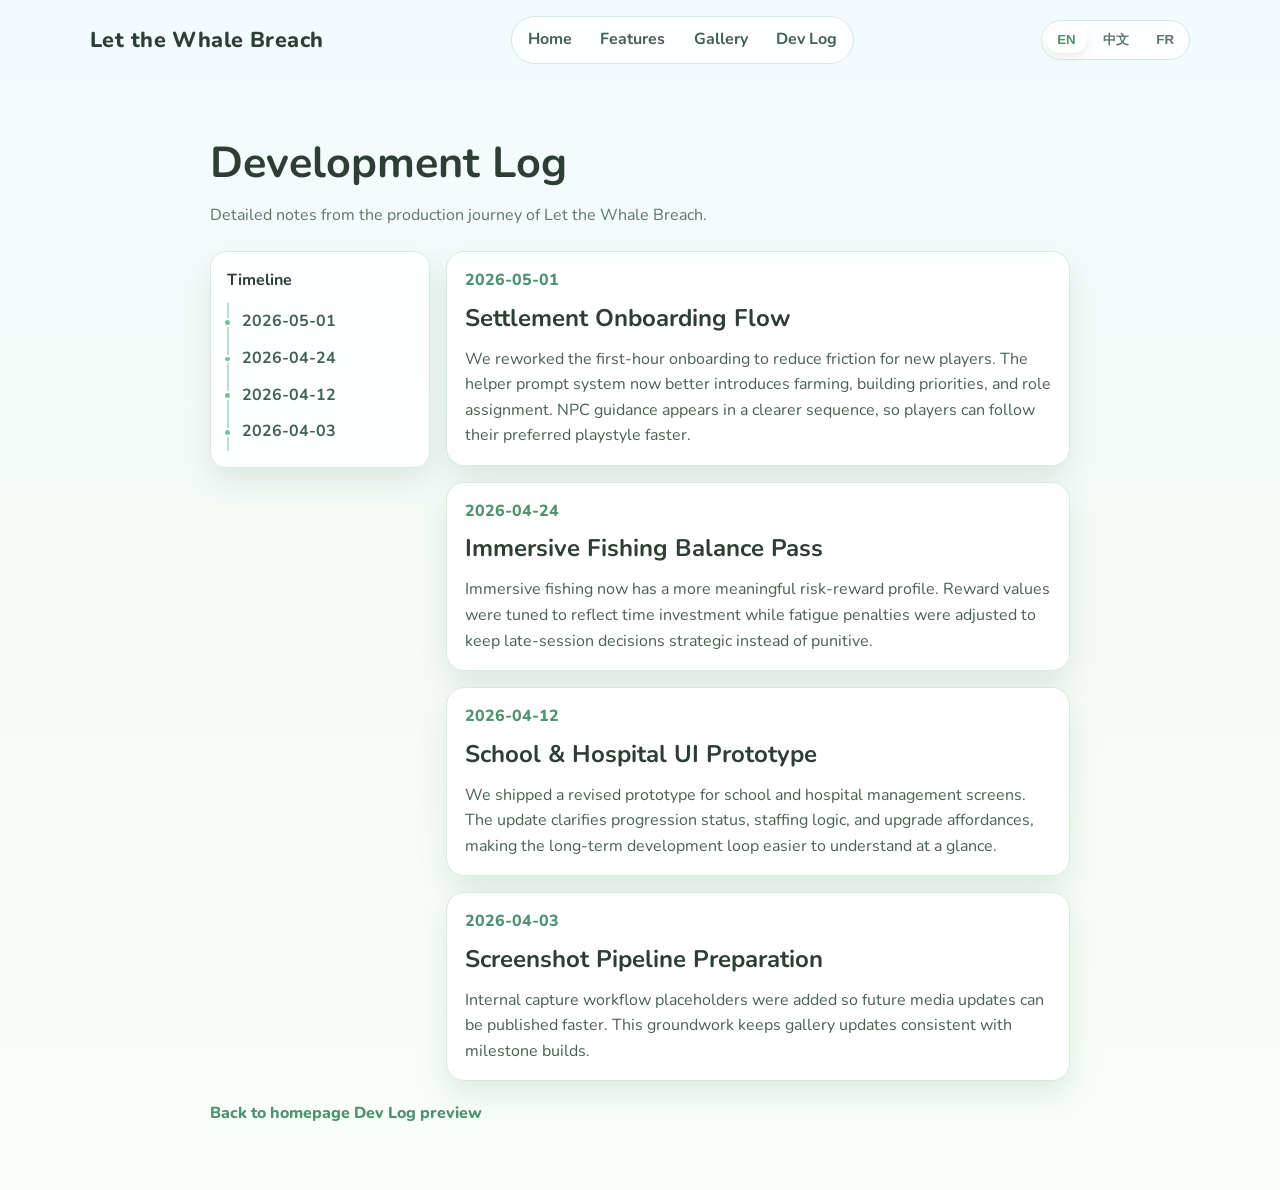
==== devlog.html @ c2ce658b "Init game page" ====
<!DOCTYPE html>
<html lang="en">
<head>
  <meta charset="UTF-8">
  <meta name="viewport" content="width=device-width, initial-scale=1.0">
  <title>Dev Log | Let the Whale Breach</title>
  <meta name="description" content="Development blog and detailed updates for Let the Whale Breach.">
  <link rel="preconnect" href="https://fonts.googleapis.com">
  <link rel="preconnect" href="https://fonts.gstatic.com" crossorigin>
  <link href="https://fonts.googleapis.com/css2?family=Nunito:wght@400;600;700;800&display=swap" rel="stylesheet">
  <link rel="stylesheet" href="style.css">
</head>
<body class="blog-body" data-page="devlog">
  <nav class="top-nav blog-nav">
    <a class="brand" href="index.html#top">Let the Whale Breach</a>
    <div class="nav-links" aria-label="Primary navigation">
      <a href="index.html#top" data-i18n="navHome">Home</a>
      <a href="index.html#features" data-i18n="navFeatures">Features</a>
      <a href="index.html#gallery" data-i18n="navGallery">Gallery</a>
      <a href="devlog.html" data-i18n="navDevlog">Dev Log</a>
    </div>
    <div class="lang-switcher" aria-label="Language switcher">
      <button class="lang-btn active" type="button" data-lang="en" aria-pressed="true">EN</button>
      <button class="lang-btn" type="button" data-lang="zh" aria-pressed="false">中文</button>
      <button class="lang-btn" type="button" data-lang="fr" aria-pressed="false">FR</button>
    </div>
  </nav>

  <main class="blog-main">
    <header class="blog-header">
      <h1 data-i18n="devlogPageTitle">Development Log</h1>
      <p data-i18n="devlogPageIntro">Detailed notes from the production journey of Let the Whale Breach.</p>
    </header>

    <section class="blog-timeline-layout">
      <aside class="blog-timeline">
        <h2 data-i18n="timelineTitle">Timeline</h2>
        <ul>
          <li><a href="#post-2026-05-01">2026-05-01</a></li>
          <li><a href="#post-2026-04-24">2026-04-24</a></li>
          <li><a href="#post-2026-04-12">2026-04-12</a></li>
          <li><a href="#post-2026-04-03">2026-04-03</a></li>
        </ul>
      </aside>

      <div class="blog-list">
        <article class="blog-post" id="post-2026-05-01">
          <time datetime="2026-05-01">2026-05-01</time>
          <h2 data-i18n="postTitle1">Settlement Onboarding Flow</h2>
          <p data-i18n="postBody1">
            We reworked the first-hour onboarding to reduce friction for new players. The helper prompt
            system now better introduces farming, building priorities, and role assignment. NPC guidance
            appears in a clearer sequence, so players can follow their preferred playstyle faster.
          </p>
        </article>

        <article class="blog-post" id="post-2026-04-24">
          <time datetime="2026-04-24">2026-04-24</time>
          <h2 data-i18n="postTitle2">Immersive Fishing Balance Pass</h2>
          <p data-i18n="postBody2">
            Immersive fishing now has a more meaningful risk-reward profile. Reward values were tuned to
            reflect time investment while fatigue penalties were adjusted to keep late-session decisions
            strategic instead of punitive.
          </p>
        </article>

        <article class="blog-post" id="post-2026-04-12">
          <time datetime="2026-04-12">2026-04-12</time>
          <h2 data-i18n="postTitle3">School & Hospital UI Prototype</h2>
          <p data-i18n="postBody3">
            We shipped a revised prototype for school and hospital management screens. The update clarifies
            progression status, staffing logic, and upgrade affordances, making the long-term development
            loop easier to understand at a glance.
          </p>
        </article>

        <article class="blog-post" id="post-2026-04-03">
          <time datetime="2026-04-03">2026-04-03</time>
          <h2 data-i18n="postTitle4">Screenshot Pipeline Preparation</h2>
          <p data-i18n="postBody4">
            Internal capture workflow placeholders were added so future media updates can be published
            faster. This groundwork keeps gallery updates consistent with milestone builds.
          </p>
        </article>
      </div>
    </section>

    <a class="blog-back" href="index.html#devlog" data-i18n="backToPreview">Back to homepage Dev Log preview</a>
  </main>
  <script src="script.js"></script>
</body>
</html>
---- style.css ----
:root {
  --bg: #f6fbf5;
  --surface: #ffffff;
  --text: #2f3e35;
  --muted: #5e7568;
  --primary: #7abf9b;
  --primary-deep: #4f9271;
  --accent: #8ed2df;
  --line: #d6eadf;
  --shadow: 0 14px 30px rgba(78, 121, 101, 0.14);
}

*,
*::before,
*::after {
  box-sizing: border-box;
}

html,
body {
  margin: 0;
  padding: 0;
}

body {
  font-family: "Nunito", "Segoe UI", sans-serif;
  background: linear-gradient(180deg, #f3fbff 0%, var(--bg) 55%, #f9fff8 100%);
  color: var(--text);
  line-height: 1.6;
}

a {
  color: inherit;
  text-decoration: none;
}

.hero {
  position: relative;
  min-height: 100vh;
  padding: 1.2rem clamp(1rem, 3vw, 2.4rem) 2rem;
  display: grid;
  grid-template-rows: auto 1fr;
  align-items: center;
  overflow: hidden;
}

.hero::before {
  content: "";
  position: absolute;
  inset: 0;
  background:
    radial-gradient(circle at 15% 20%, rgba(142, 210, 223, 0.32), transparent 40%),
    radial-gradient(circle at 85% 85%, rgba(122, 191, 155, 0.28), transparent 38%),
    linear-gradient(180deg, rgba(255, 255, 255, 0.42), rgba(255, 255, 255, 0.12));
  z-index: 0;
}

.top-nav,
.hero-content {
  position: relative;
  z-index: 2;
}

.top-nav {
  display: flex;
  justify-content: space-between;
  align-items: center;
  gap: 1rem;
  flex-wrap: wrap;
}

.brand {
  font-weight: 800;
  font-size: clamp(1.05rem, 2.4vw, 1.35rem);
  letter-spacing: 0.02em;
}

.nav-links {
  display: inline-flex;
  align-items: center;
  gap: 0.35rem;
  padding: 0.28rem;
  border: 1px solid var(--line);
  border-radius: 999px;
  background: rgba(255, 255, 255, 0.8);
}

.nav-links a {
  font-weight: 700;
  color: #446053;
  padding: 0.35rem 0.72rem;
  border-radius: 999px;
  transition: background-color 0.2s ease, color 0.2s ease;
}

.nav-links a:hover {
  background: var(--surface);
  color: var(--primary-deep);
}

.lang-switcher {
  display: inline-flex;
  align-items: center;
  gap: 0.35rem;
  background: rgba(255, 255, 255, 0.8);
  border: 1px solid var(--line);
  border-radius: 999px;
  padding: 0.25rem;
}

.lang-btn {
  border: none;
  background: transparent;
  color: var(--muted);
  font-weight: 700;
  padding: 0.38rem 0.68rem;
  border-radius: 999px;
  cursor: pointer;
}

.lang-btn.active {
  background: var(--surface);
  color: var(--primary-deep);
  box-shadow: 0 4px 8px rgba(0, 0, 0, 0.08);
}

.hero-overlay {
  position: absolute;
  inset: 0;
  background: linear-gradient(100deg, rgba(250, 255, 252, 0.87) 0%, rgba(250, 255, 252, 0.45) 50%, rgba(250, 255, 252, 0.18) 100%);
  z-index: 1;
}

.hero-content {
  max-width: 680px;
  margin-top: clamp(1rem, 6vh, 5rem);
}

.eyebrow {
  display: inline-block;
  margin: 0 0 0.5rem;
  padding: 0.2rem 0.62rem;
  border-radius: 999px;
  background: rgba(122, 191, 155, 0.2);
  color: var(--primary-deep);
  font-weight: 700;
  letter-spacing: 0.06em;
  text-transform: uppercase;
  font-size: 0.8rem;
}

.hero h1 {
  margin: 0;
  font-size: clamp(2rem, 6vw, 4rem);
  line-height: 1.1;
}

.hero-subtitle {
  margin: 1rem 0 1.5rem;
  font-size: clamp(1rem, 2vw, 1.25rem);
  color: #41594d;
  max-width: 52ch;
}

.subtitle-item,
.subtitle-sep {
  display: inline-block;
}

.subtitle-item {
  white-space: nowrap;
}

.cta-btn {
  display: inline-block;
  background: linear-gradient(130deg, var(--primary) 0%, #89c8a9 100%);
  color: #113524;
  padding: 0.78rem 1.25rem;
  border-radius: 999px;
  font-weight: 800;
  box-shadow: var(--shadow);
  transition: transform 0.2s ease, box-shadow 0.2s ease;
}

.cta-btn:hover {
  transform: translateY(-2px);
  box-shadow: 0 16px 28px rgba(78, 121, 101, 0.22);
}

.section {
  width: min(1100px, calc(100% - 2rem));
  margin: 0 auto;
  padding: clamp(2.6rem, 6vw, 5rem) 0;
}

.core-intro {
  padding-top: clamp(2rem, 5vw, 3.4rem);
}

.core-intro-grid {
  display: grid;
  grid-template-columns: repeat(12, 1fr);
  gap: 1rem;
}

.core-intro-card {
  grid-column: span 4;
  background: rgba(255, 255, 255, 0.82);
  border: 1px solid var(--line);
  border-radius: 18px;
  padding: 1rem 1rem 1.1rem;
  box-shadow: var(--shadow);
}

.core-intro-card h3 {
  margin: 0 0 0.4rem;
}

.core-intro-card p {
  margin: 0;
  color: #496052;
}

.section-heading {
  margin-bottom: 1.4rem;
}

.section h2 {
  margin: 0 0 0.4rem;
  font-size: clamp(1.5rem, 4vw, 2.2rem);
}

.section-heading p {
  margin: 0;
  color: var(--muted);
}

.feature-grid {
  display: grid;
  grid-template-columns: repeat(12, 1fr);
  gap: 1rem;
}

.feature-card {
  grid-column: span 6;
  background: rgba(255, 255, 255, 0.8);
  border: 1px solid var(--line);
  border-radius: 18px;
  padding: 1rem 1rem 1.1rem;
  box-shadow: var(--shadow);
}

.feature-card h3 {
  margin: 0 0 0.4rem;
}

.feature-card p {
  margin: 0;
  color: #496052;
}

.gallery-grid {
  display: grid;
  grid-template-columns: repeat(3, 1fr);
  gap: 1rem;
}

.gallery-item {
  margin: 0;
  min-height: 180px;
  border: 2px dashed #b9ddd0;
  border-radius: 16px;
  background: rgba(255, 255, 255, 0.7);
  display: grid;
  place-items: center;
  color: var(--muted);
  font-weight: 700;
  text-align: center;
  padding: 0.8rem;
  cursor: pointer;
  transition: transform 0.2s ease, border-color 0.2s ease;
}

.gallery-item:hover,
.gallery-item:focus-visible {
  transform: translateY(-2px);
  border-color: var(--primary);
  outline: none;
}

.lightbox {
  position: fixed;
  inset: 0;
  display: none;
  align-items: center;
  justify-content: center;
  z-index: 40;
}

.lightbox.is-open {
  display: flex;
}

.lightbox-backdrop {
  position: absolute;
  inset: 0;
  background: rgba(16, 32, 26, 0.7);
}

.lightbox-panel {
  position: relative;
  z-index: 1;
  width: min(900px, calc(100% - 2rem));
  background: rgba(255, 255, 255, 0.97);
  border: 1px solid var(--line);
  border-radius: 16px;
  box-shadow: var(--shadow);
  padding: 0.8rem;
}

.lightbox-close {
  border: 1px solid var(--line);
  background: var(--surface);
  color: var(--primary-deep);
  border-radius: 999px;
  font-weight: 800;
  padding: 0.35rem 0.8rem;
  cursor: pointer;
  margin: 0 0 0.5rem auto;
  display: block;
}

.lightbox-image {
  display: block;
  width: 100%;
  aspect-ratio: 16 / 9;
  object-fit: cover;
  border-radius: 12px;
  border: 1px solid var(--line);
}

.lightbox-caption {
  margin: 0.65rem 0 0.2rem;
  color: #3f584b;
  font-weight: 700;
}

.devlog-list {
  background: rgba(255, 255, 255, 0.84);
  border: 1px solid var(--line);
  border-radius: 18px;
  padding: 1rem 1.2rem;
  box-shadow: var(--shadow);
  margin: 0;
  color: #496052;
}

.devlog-list li + li {
  margin-top: 0.7rem;
}

.devlog-preview-list {
  display: grid;
  grid-template-columns: repeat(3, 1fr);
  gap: 1rem;
}

.devlog-preview-card {
  background: rgba(255, 255, 255, 0.86);
  border: 1px solid var(--line);
  border-radius: 18px;
  box-shadow: var(--shadow);
  padding: 1rem;
}

.devlog-preview-date {
  margin: 0 0 0.4rem;
  color: var(--primary-deep);
  font-weight: 800;
  font-size: 0.9rem;
}

.devlog-preview-card h3 {
  margin: 0 0 0.45rem;
  font-size: 1.04rem;
}

.devlog-preview-card p {
  margin: 0;
  color: #496052;
}

.devlog-preview-card a {
  display: inline-block;
  margin-top: 0.8rem;
  font-weight: 800;
  color: var(--primary-deep);
}

.devlog-more-link {
  display: inline-block;
  margin-top: 1rem;
  font-weight: 800;
  color: var(--primary-deep);
}

.blog-body {
  min-height: 100vh;
}

.blog-nav {
  width: min(1100px, calc(100% - 2rem));
  margin: 1rem auto 0;
}

.blog-main {
  width: min(860px, calc(100% - 2rem));
  margin: 0 auto;
  padding: clamp(2rem, 5vw, 4rem) 0;
}

.blog-header {
  margin-bottom: 1.4rem;
}

.blog-header h1 {
  margin: 0 0 0.4rem;
  font-size: clamp(1.8rem, 4vw, 2.7rem);
}

.blog-header p {
  margin: 0;
  color: var(--muted);
}

.blog-list {
  display: grid;
  gap: 1rem;
}

.blog-timeline-layout {
  display: grid;
  grid-template-columns: 220px 1fr;
  gap: 1rem;
  align-items: start;
}

.blog-timeline {
  position: sticky;
  top: 1rem;
  background: rgba(255, 255, 255, 0.88);
  border: 1px solid var(--line);
  border-radius: 16px;
  box-shadow: var(--shadow);
  padding: 1rem;
}

.blog-timeline h2 {
  margin: 0 0 0.6rem;
  font-size: 1rem;
}

.blog-timeline ul {
  margin: 0;
  padding: 0;
  list-style: none;
  border-left: 2px solid #b9ddd0;
}

.blog-timeline li {
  margin: 0;
  padding: 0.35rem 0 0.35rem 0.8rem;
  position: relative;
}

.blog-timeline li::before {
  content: "";
  position: absolute;
  left: -0.37rem;
  top: 0.9rem;
  width: 0.55rem;
  height: 0.55rem;
  border-radius: 999px;
  background: var(--primary);
  border: 2px solid #fff;
}

.blog-timeline a {
  font-weight: 700;
  color: #446053;
}

.blog-post {
  background: rgba(255, 255, 255, 0.9);
  border: 1px solid var(--line);
  border-radius: 18px;
  box-shadow: var(--shadow);
  padding: 1rem 1.1rem;
  scroll-margin-top: 1rem;
}

.blog-post time {
  color: var(--primary-deep);
  font-weight: 800;
}

.blog-post h2 {
  margin: 0.3rem 0 0.6rem;
}

.blog-post p {
  margin: 0;
  color: #496052;
}

.blog-back {
  display: inline-block;
  margin-top: 1.2rem;
  font-weight: 800;
  color: var(--primary-deep);
}

.site-footer {
  border-top: 1px solid var(--line);
  width: min(1100px, calc(100% - 2rem));
  margin: 0 auto;
  padding: 1.4rem 0 2rem;
  display: flex;
  justify-content: space-between;
  align-items: center;
  color: var(--muted);
  gap: 1rem;
}

.site-footer a {
  font-weight: 700;
}

@media (max-width: 900px) {
  .hero {
    padding-bottom: 1rem;
  }

  .hero-content {
    margin-top: 2.2rem;
  }

  .feature-card {
    grid-column: span 12;
  }

  .core-intro-card {
    grid-column: span 12;
  }

  .gallery-grid {
    grid-template-columns: repeat(2, 1fr);
  }

  .devlog-preview-list {
    grid-template-columns: 1fr;
  }

  .blog-timeline-layout {
    grid-template-columns: 1fr;
  }

  .blog-timeline {
    position: static;
  }

  .top-nav {
    justify-content: center;
  }
}

@media (max-width: 640px) {
  .nav-links,
  .lang-switcher {
    width: 100%;
    justify-content: center;
  }

  .gallery-grid {
    grid-template-columns: 1fr;
  }

  .site-footer {
    flex-direction: column;
    align-items: flex-start;
  }
}
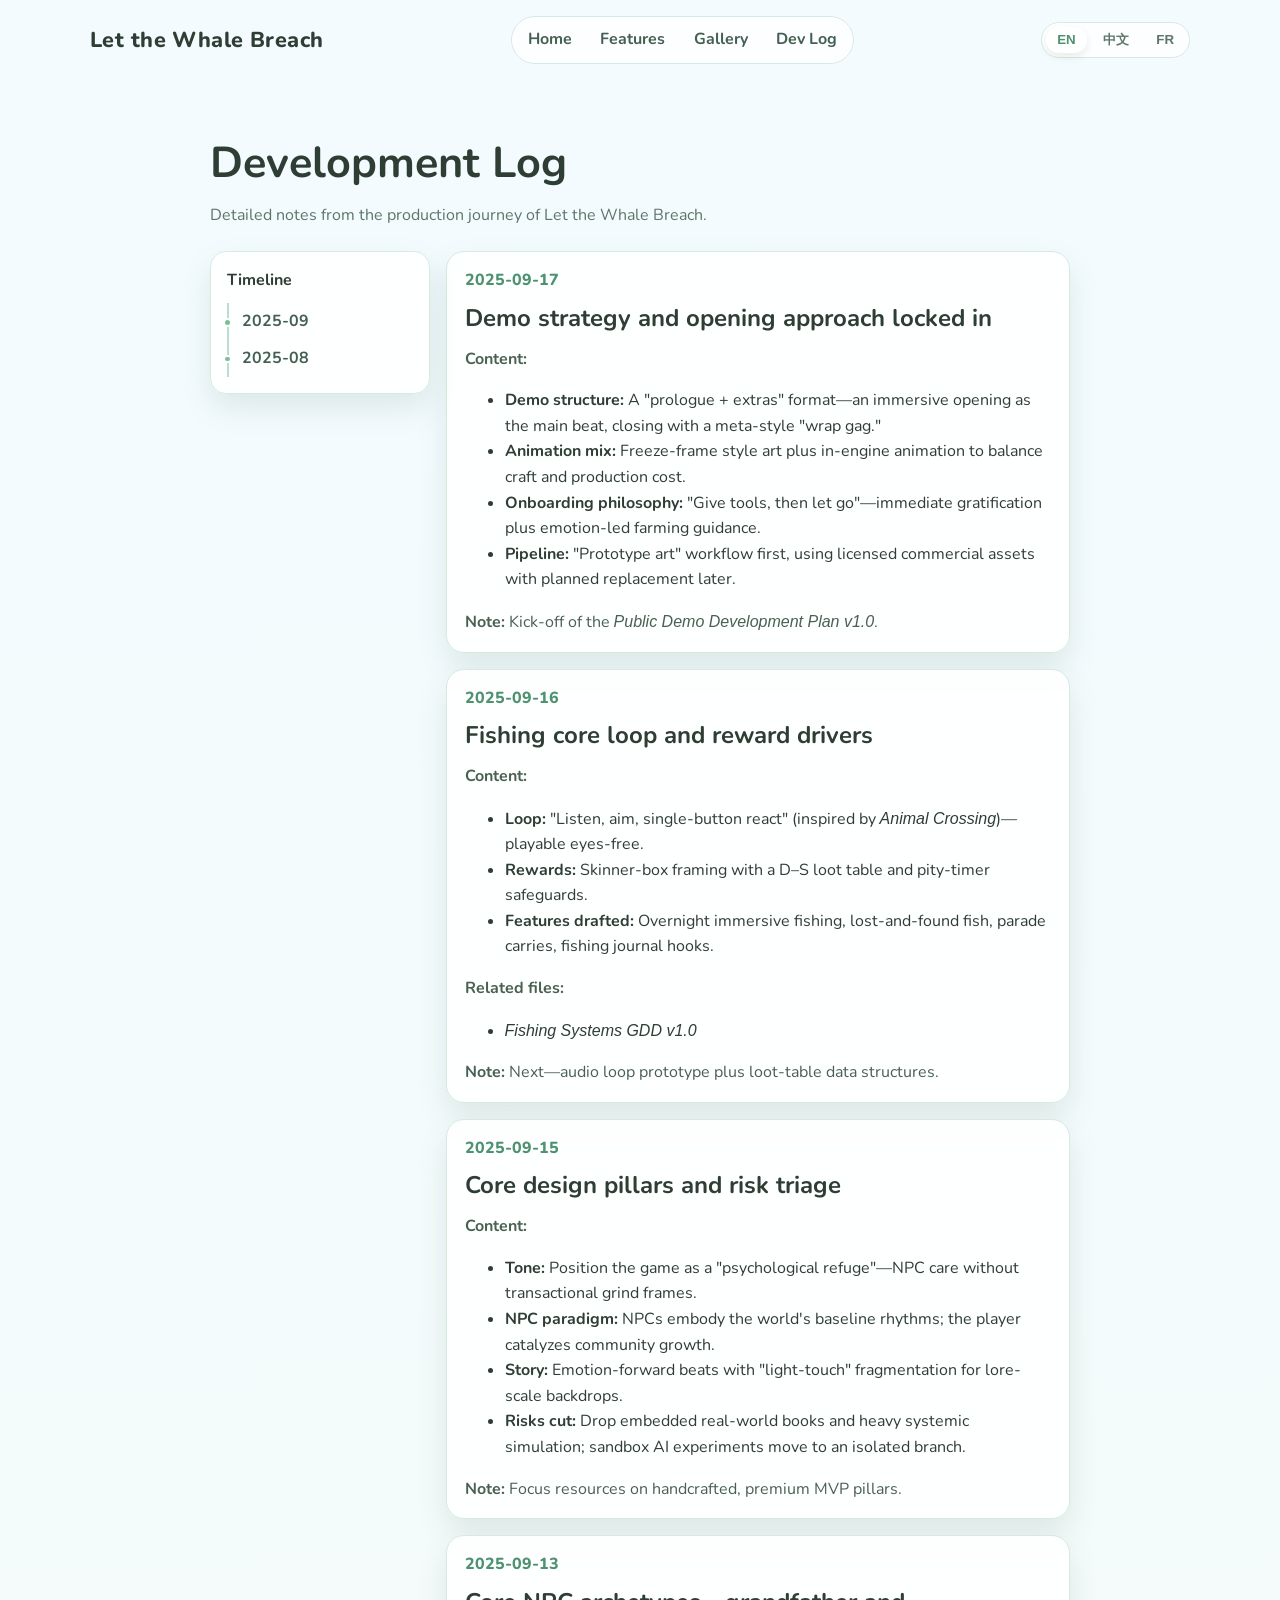
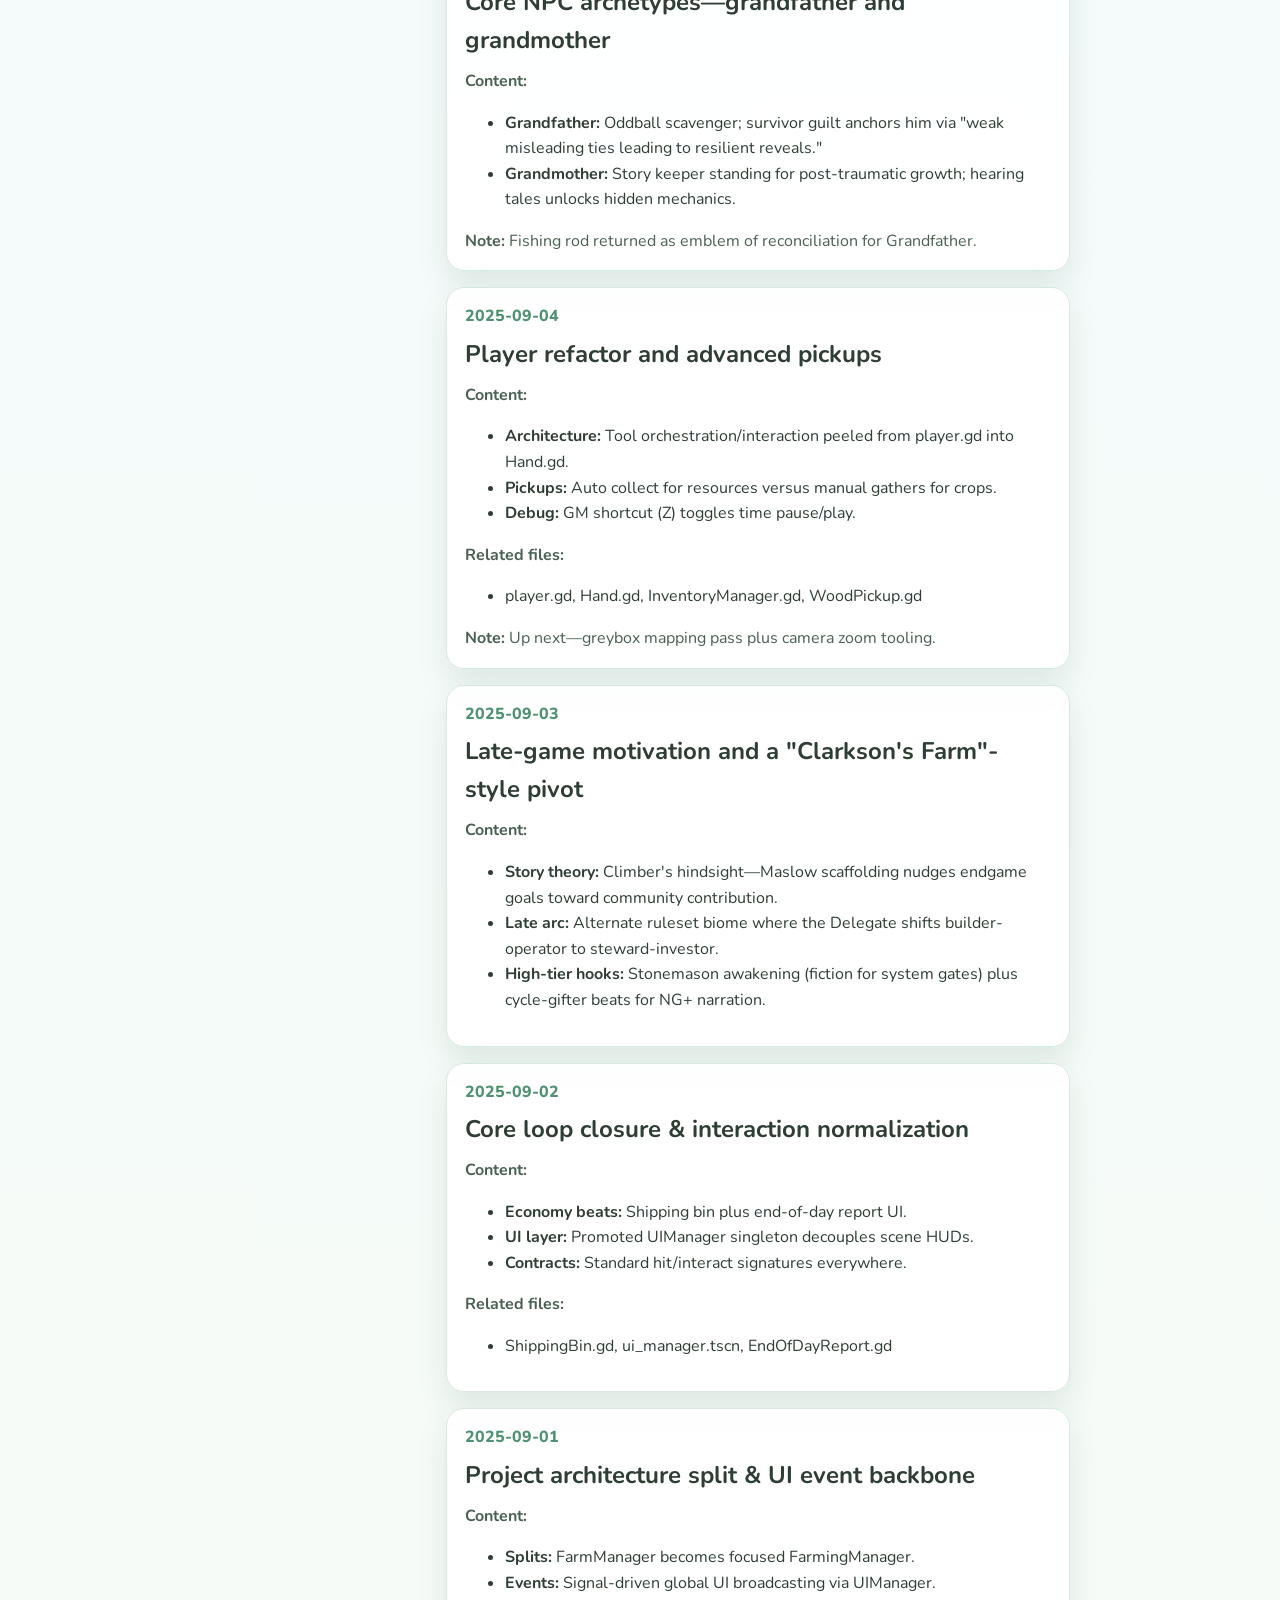
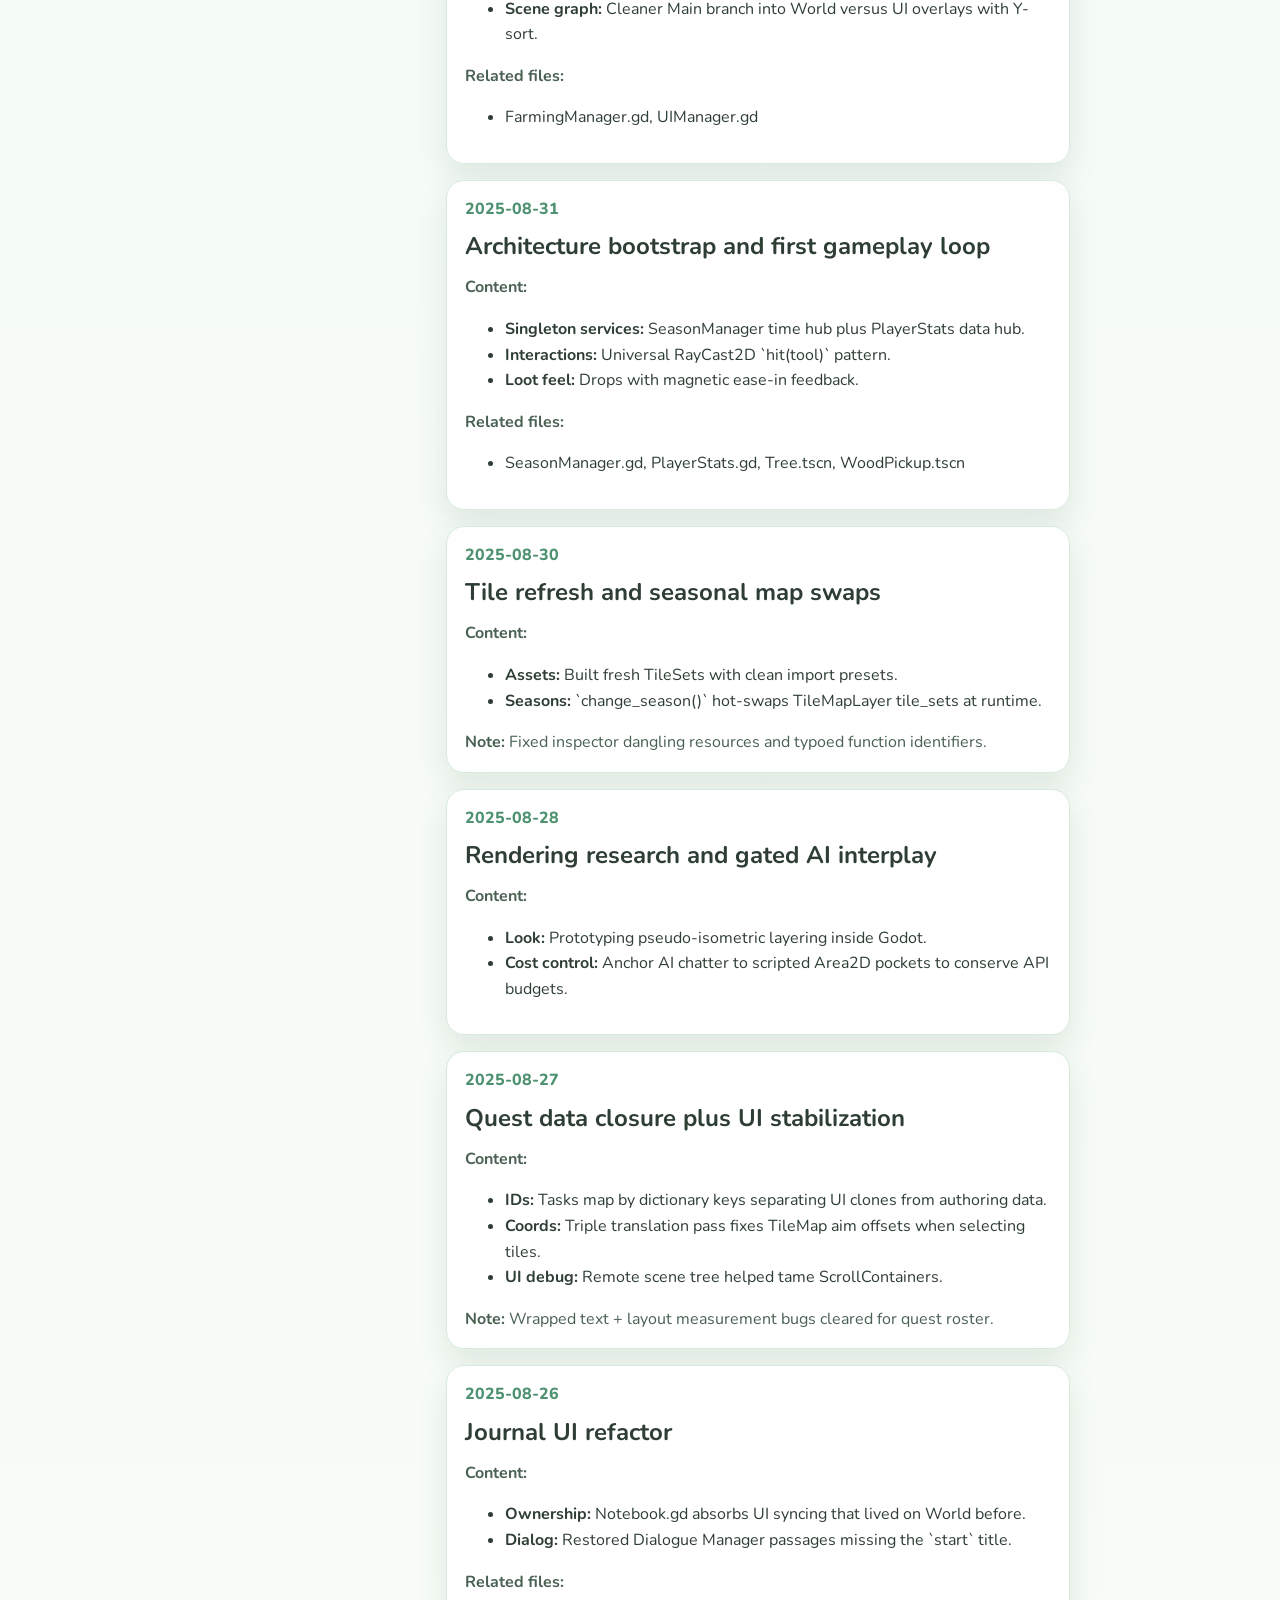
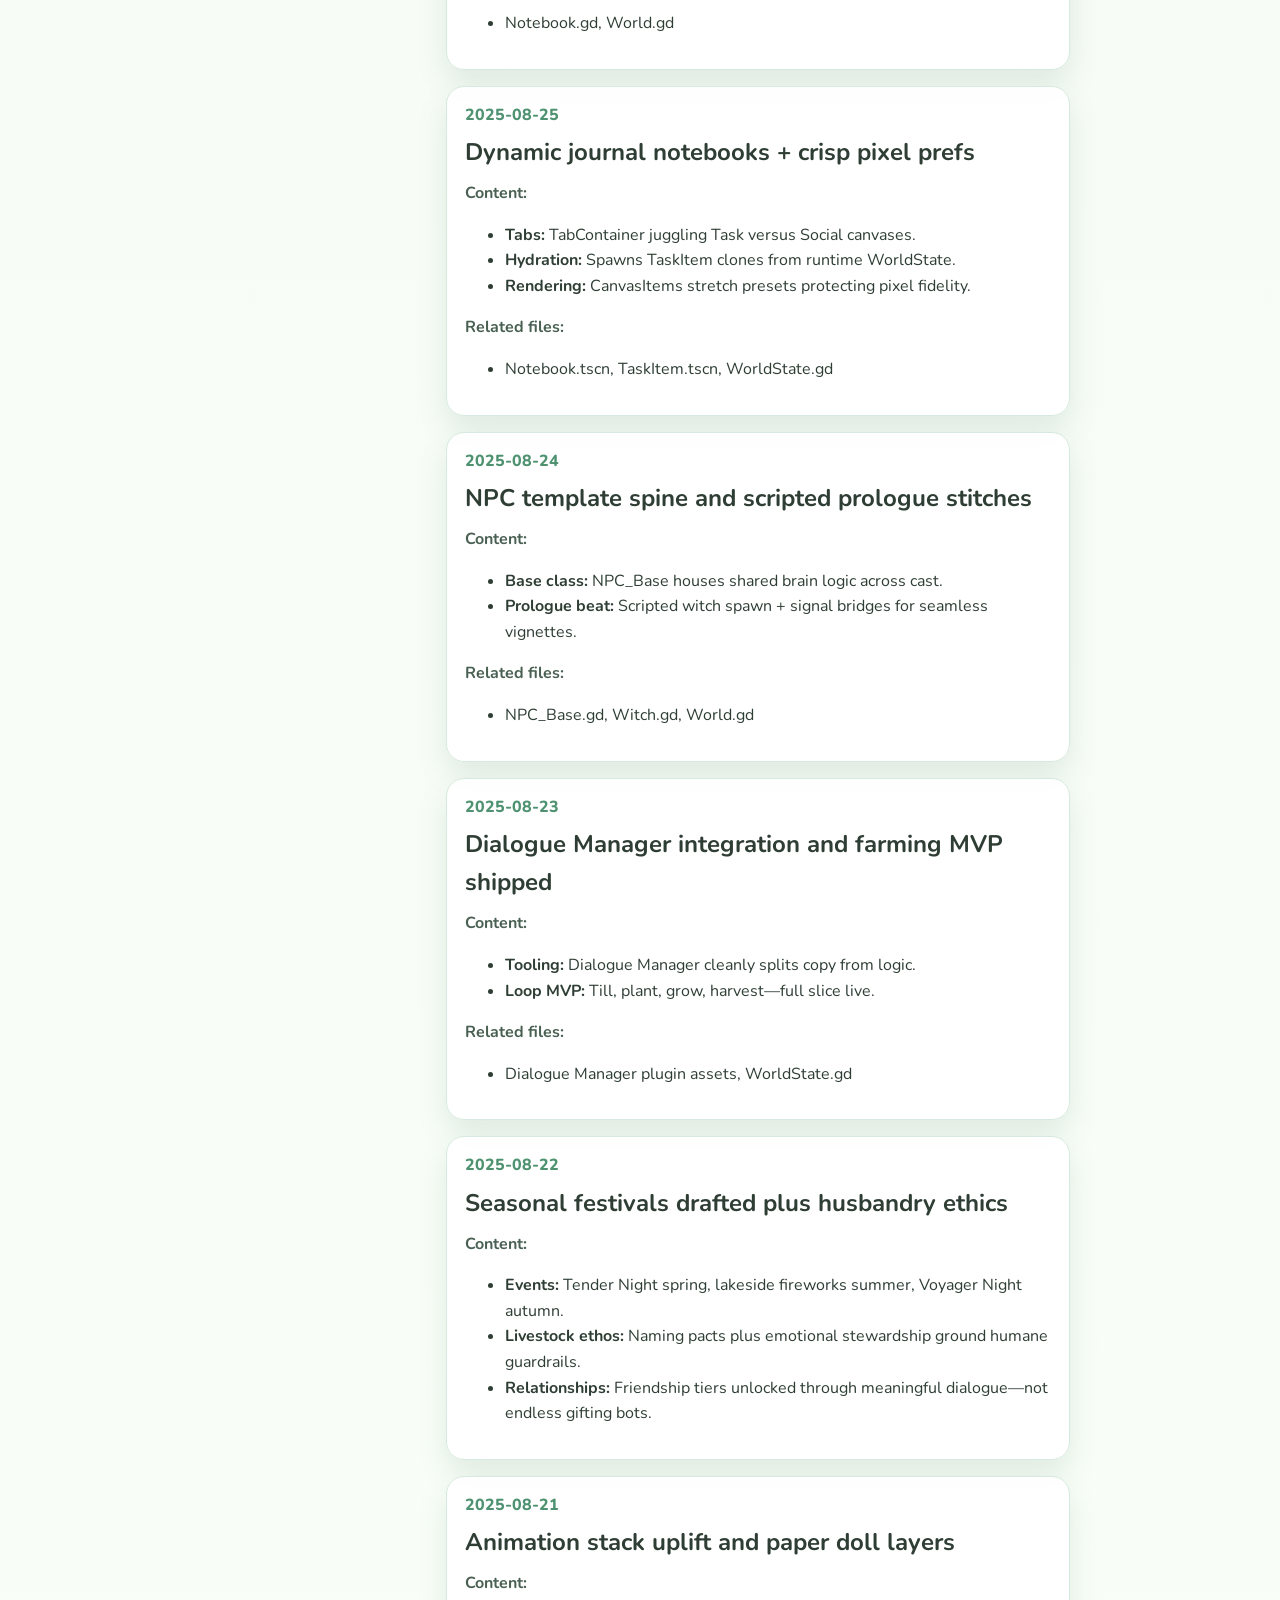
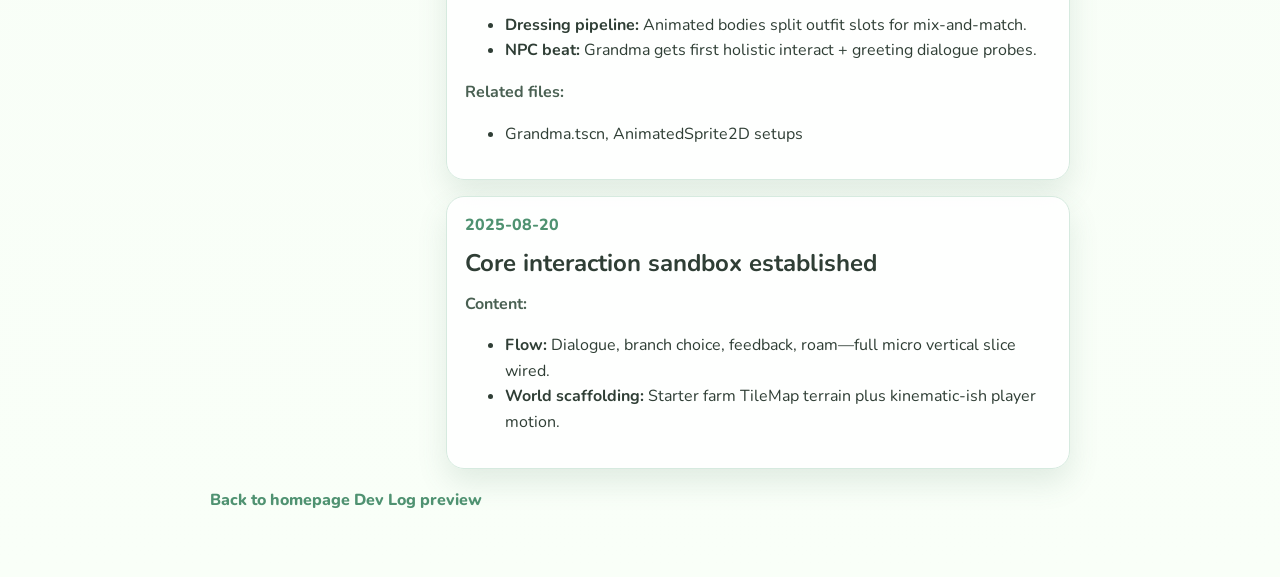
==== commit 7cb23855: "填充了开发日志，改了时间轴逻辑" ====
--- a/devlog.html
+++ b/devlog.html
@@ -36,51 +36,722 @@
       <aside class="blog-timeline">
         <h2 data-i18n="timelineTitle">Timeline</h2>
         <ul>
-          <li><a href="#post-2026-05-01">2026-05-01</a></li>
-          <li><a href="#post-2026-04-24">2026-04-24</a></li>
-          <li><a href="#post-2026-04-12">2026-04-12</a></li>
-          <li><a href="#post-2026-04-03">2026-04-03</a></li>
+          <li><a href="#post-2025-09-17">2025-09</a></li>
+          <li><a href="#post-2025-08-31">2025-08</a></li>
         </ul>
       </aside>
 
       <div class="blog-list">
-        <article class="blog-post" id="post-2026-05-01">
-          <time datetime="2026-05-01">2026-05-01</time>
-          <h2 data-i18n="postTitle1">Settlement Onboarding Flow</h2>
-          <p data-i18n="postBody1">
-            We reworked the first-hour onboarding to reduce friction for new players. The helper prompt
-            system now better introduces farming, building priorities, and role assignment. NPC guidance
-            appears in a clearer sequence, so players can follow their preferred playstyle faster.
-          </p>
-        </article>
-
-        <article class="blog-post" id="post-2026-04-24">
-          <time datetime="2026-04-24">2026-04-24</time>
-          <h2 data-i18n="postTitle2">Immersive Fishing Balance Pass</h2>
-          <p data-i18n="postBody2">
-            Immersive fishing now has a more meaningful risk-reward profile. Reward values were tuned to
-            reflect time investment while fatigue penalties were adjusted to keep late-session decisions
-            strategic instead of punitive.
-          </p>
-        </article>
-
-        <article class="blog-post" id="post-2026-04-12">
-          <time datetime="2026-04-12">2026-04-12</time>
-          <h2 data-i18n="postTitle3">School & Hospital UI Prototype</h2>
-          <p data-i18n="postBody3">
-            We shipped a revised prototype for school and hospital management screens. The update clarifies
-            progression status, staffing logic, and upgrade affordances, making the long-term development
-            loop easier to understand at a glance.
-          </p>
-        </article>
-
-        <article class="blog-post" id="post-2026-04-03">
-          <time datetime="2026-04-03">2026-04-03</time>
-          <h2 data-i18n="postTitle4">Screenshot Pipeline Preparation</h2>
-          <p data-i18n="postBody4">
-            Internal capture workflow placeholders were added so future media updates can be published
-            faster. This groundwork keeps gallery updates consistent with milestone builds.
-          </p>
+        <article class="blog-post" id="post-2025-09-17">
+          <time datetime="2025-09-17">2025-09-17</time>
+          <div class="devlog-lang" data-devlog-lang="zh">
+          <h2>Demo战略定型与开场方案确立</h2>
+          <p><strong>内容：</strong></p>
+          <ul>
+            <li><strong>Demo战略</strong>：采用“序章 + 花絮”模式，主体为沉浸式开局，结尾附带Meta风格的“杀青梗”。</li>
+            <li><strong>动画方案</strong>：确定“精美定格插画 + 引擎动画”的混合模式，平衡艺术感与成本。</li>
+            <li><strong>引导哲学</strong>：推行“给予工具，然后放手”，实现即时满足与情感驱动的种地引导。</li>
+            <li><strong>工作流</strong>：确认“原型美术”工作流，先使用商用授权资源，后续再行替换。</li>
+          </ul>
+          <p><strong>备注：</strong> 正式启动《公开Demo开发计划 V1.0》。</p>
+          </div>
+          <div class="devlog-lang" data-devlog-lang="en">
+          <h2>Demo strategy and opening approach locked in</h2>
+          <p><strong>Content:</strong></p>
+          <ul>
+            <li><strong>Demo structure:</strong> A &quot;prologue + extras&quot; format—an immersive opening as the main beat, closing with a meta-style &quot;wrap gag.&quot;</li>
+            <li><strong>Animation mix:</strong> Freeze-frame style art plus in-engine animation to balance craft and production cost.</li>
+            <li><strong>Onboarding philosophy:</strong> &quot;Give tools, then let go&quot;—immediate gratification plus emotion-led farming guidance.</li>
+            <li><strong>Pipeline:</strong> &quot;Prototype art&quot; workflow first, using licensed commercial assets with planned replacement later.</li>
+          </ul>
+          <p><strong>Note:</strong> Kick-off of the <em>Public Demo Development Plan v1.0</em>.</p>
+          </div>
+          <div class="devlog-lang" data-devlog-lang="fr">
+          <h2>Stratégie du démo et proposition d’ouverture validées</h2>
+          <p><strong>Contenu : </strong></p>
+          <ul>
+            <li><strong>Structure du démo :</strong> mode « prologue + bonus » — ouverture immersive au centre, puis clin d’œil meta façon « générique de fin ».</li>
+            <li><strong>Animation :</strong> combinaison illustrations figées soignées et animation moteur pour équilibre esthétique et coût.</li>
+            <li><strong>Guidage :</strong> philosophie « donner les outils, puis lâcher prise » — satisfaction immédiate et tutorat des cultures porté par l’émotion.</li>
+            <li><strong>Workflow :</strong> flux « art prototype » avec ressources sous licence en premier, remplacement envisagé ensuite.</li>
+          </ul>
+          <p><strong>Remarque : </strong> lancement officiel du <em>plan de développement du démo public v1.0</em>.</p>
+          </div>
+        </article>
+
+        <article class="blog-post" id="post-2025-09-16">
+          <time datetime="2025-09-16">2025-09-16</time>
+          <div class="devlog-lang" data-devlog-lang="zh">
+          <h2>钓鱼系统核心玩法与驱动模型</h2>
+          <p><strong>内容：</strong></p>
+          <ul>
+            <li><strong>玩法定型</strong>：确立“听声辨位、单键反应”模式（灵感来自《动森》），支持闭眼游玩。</li>
+            <li><strong>奖励机制</strong>：引入“斯金纳箱”理论，设计 D-S 级 Loot Table 及保底机制 (Pity Timer)。</li>
+            <li><strong>特色系统</strong>：录入沉浸式通宵钓鱼、失物招领、举鱼游街及钓鱼日志等机制。</li>
+          </ul>
+          <p><strong>相关文件：</strong></p>
+          <ul>
+            <li>《钓鱼系统游戏设计文档 V1.0》</li>
+          </ul>
+          <p><strong>备注：</strong> 下一步需实现听觉循环原型及 Loot Table 数据结构。</p>
+          </div>
+          <div class="devlog-lang" data-devlog-lang="en">
+          <h2>Fishing core loop and reward drivers</h2>
+          <p><strong>Content:</strong></p>
+          <ul>
+            <li><strong>Loop:</strong> &quot;Listen, aim, single-button react&quot; (inspired by <em>Animal Crossing</em>)—playable eyes-free.</li>
+            <li><strong>Rewards:</strong> Skinner-box framing with a D–S loot table and pity-timer safeguards.</li>
+            <li><strong>Features drafted:</strong> Overnight immersive fishing, lost-and-found fish, parade carries, fishing journal hooks.</li>
+          </ul>
+          <p><strong>Related files:</strong></p>
+          <ul>
+            <li><em>Fishing Systems GDD v1.0</em></li>
+          </ul>
+          <p><strong>Note:</strong> Next—audio loop prototype plus loot-table data structures.</p>
+          </div>
+          <div class="devlog-lang" data-devlog-lang="fr">
+          <h2>Boucle principale et modèle récompenses de la pêche</h2>
+          <p><strong>Contenu : </strong></p>
+          <ul>
+            <li><strong>Boucle :</strong> « entendre, viser, une touche » (inspiré d’<em>Animal Crossing</em>) — jouable sans regarder l’écran.</li>
+            <li><strong>Récompenses :</strong> cadre type Skinner avec table de butin rang D–S et timer de pity.</li>
+            <li><strong>Systèmes :</strong> pêche immersive de nuit, poissons trouvailles, présentation en défilé, carnet de pêche esquissés.</li>
+          </ul>
+          <p><strong>Fichiers : </strong></p>
+          <ul>
+            <li><em>GDD système pêche v1.0</em></li>
+          </ul>
+          <p><strong>Remarque : </strong> ensuite — prototype de boucle audio et structures données pour tables de loot.</p>
+          </div>
+        </article>
+
+        <article class="blog-post" id="post-2025-09-15">
+          <time datetime="2025-09-15">2025-09-15</time>
+          <div class="devlog-lang" data-devlog-lang="zh">
+          <h2>核心设计哲学与风险评估</h2>
+          <p><strong>内容：</strong></p>
+          <ul>
+            <li><strong>哲学基调</strong>：确立“心理避难所”地位，强调 NPC 无条件关怀，避免功利性。</li>
+            <li><strong>NPC 机制</strong>：NPC 模式定义为世界的“基础自动运转模式”，玩家是社区发展的“催化剂”。</li>
+            <li><strong>叙事方向</strong>：定性为“感情流”驱动，宏大背景采用“轻拿轻放”的碎片化叙事。</li>
+            <li><strong>高风险处理</strong>：放弃内置现实书籍，放弃复杂动态模拟系统，AI 接入转向独立的实验分支计划。</li>
+          </ul>
+          <p><strong>备注：</strong> 集中精力打造纯手工、高质量的 MVP 核心体验。</p>
+          </div>
+          <div class="devlog-lang" data-devlog-lang="en">
+          <h2>Core design pillars and risk triage</h2>
+          <p><strong>Content:</strong></p>
+          <ul>
+            <li><strong>Tone:</strong> Position the game as a &quot;psychological refuge&quot;—NPC care without transactional grind frames.</li>
+            <li><strong>NPC paradigm:</strong> NPCs embody the world&#x27;s baseline rhythms; the player catalyzes community growth.</li>
+            <li><strong>Story:</strong> Emotion-forward beats with &quot;light-touch&quot; fragmentation for lore-scale backdrops.</li>
+            <li><strong>Risks cut:</strong> Drop embedded real-world books and heavy systemic simulation; sandbox AI experiments move to an isolated branch.</li>
+          </ul>
+          <p><strong>Note:</strong> Focus resources on handcrafted, premium MVP pillars.</p>
+          </div>
+          <div class="devlog-lang" data-devlog-lang="fr">
+          <h2>Philosophie centrale et évaluation des risques</h2>
+          <p><strong>Contenu : </strong></p>
+          <ul>
+            <li><strong>Ton :</strong> « refuge psychologique » — attention des PNJ sans logique trop utilitaire du joueur.</li>
+            <li><strong>PNJ :</strong> rythmes de monde autonomes ; le joueur agit comme catalyseur du village.</li>
+            <li><strong>Narratif :</strong> moteurs émotionnels, lore vaste distillé par touches légères.</li>
+            <li><strong>Risques évité :</strong> pas de livres réels embarqués ni simulation systémique trop lourde ; l’IA expérimentale sur branche séparée.</li>
+          </ul>
+          <p><strong>Remarque : </strong> concentrer l’équipe sur un MVP artisanal et de haute qualité.</p>
+          </div>
+        </article>
+
+        <article class="blog-post" id="post-2025-09-13">
+          <time datetime="2025-09-13">2025-09-13</time>
+          <div class="devlog-lang" data-devlog-lang="zh">
+          <h2>核心 NPC（爷爷与奶奶）深度塑造</h2>
+          <p><strong>内容：</strong></p>
+          <ul>
+            <li><strong>爷爷 (Grandpa)</strong>：身份定为“奇怪的拾荒者”，核心创伤为幸存者内疚，通过“弱链接误导 -&gt; 强链接揭示”登场。</li>
+            <li><strong>奶奶 (Grandma)</strong>：身份定为“故事讲述者”，代表“创伤后成长”，通过听故事解锁隐藏游戏机制。</li>
+          </ul>
+          <p><strong>备注：</strong> 确立了爷爷重新拿起鱼竿作为自我和解的象征。</p>
+          </div>
+          <div class="devlog-lang" data-devlog-lang="en">
+          <h2>Core NPC archetypes—grandfather and grandmother</h2>
+          <p><strong>Content:</strong></p>
+          <ul>
+            <li><strong>Grandfather:</strong> Oddball scavenger; survivor guilt anchors him via &quot;weak misleading ties leading to resilient reveals.&quot;</li>
+            <li><strong>Grandmother:</strong> Story keeper standing for post-traumatic growth; hearing tales unlocks hidden mechanics.</li>
+          </ul>
+          <p><strong>Note:</strong> Fishing rod returned as emblem of reconciliation for Grandfather.</p>
+          </div>
+          <div class="devlog-lang" data-devlog-lang="fr">
+          <h2>PNJ centraux — grand-père et grand-mère</h2>
+          <p><strong>Contenu : </strong></p>
+          <ul>
+            <li><strong>Grand-père :</strong> chiffonnier décalé ; culpabilité du survivant via fausses pistes puis révélation forte du lien réel.</li>
+            <li><strong>Grand-mère :</strong> conteuse incarne la résilience ; écouter ses récits débloque des mécaniques cachées.</li>
+          </ul>
+          <p><strong>Remarque : </strong> le grand-père reprend la pêche comme symbole de réconciliation intérieure.</p>
+          </div>
+        </article>
+
+        <article class="blog-post" id="post-2025-09-04">
+          <time datetime="2025-09-04">2025-09-04</time>
+          <div class="devlog-lang" data-devlog-lang="zh">
+          <h2>玩家组件重构与高级拾取系统</h2>
+          <p><strong>内容：</strong></p>
+          <ul>
+            <li><strong>架构重构</strong>：将工具管理与交互逻辑从 player.gd 剥离至 Hand.gd。</li>
+            <li><strong>拾取系统</strong>：实现自动拾取（资源类）与手动拾取（作物类）双模式。</li>
+            <li><strong>调试工具</strong>：创建 GM 命令（Z 键）实现时间暂停/继续。</li>
+          </ul>
+          <p><strong>相关文件：</strong></p>
+          <ul>
+            <li>player.gd, Hand.gd, InventoryManager.gd, WoodPickup.gd</li>
+          </ul>
+          <p><strong>备注：</strong> 后续将进行地图“灰盒”搭建及镜头缩放功能开发。</p>
+          </div>
+          <div class="devlog-lang" data-devlog-lang="en">
+          <h2>Player refactor and advanced pickups</h2>
+          <p><strong>Content:</strong></p>
+          <ul>
+            <li><strong>Architecture:</strong> Tool orchestration/interaction peeled from player.gd into Hand.gd.</li>
+            <li><strong>Pickups:</strong> Auto collect for resources versus manual gathers for crops.</li>
+            <li><strong>Debug:</strong> GM shortcut (Z) toggles time pause/play.</li>
+          </ul>
+          <p><strong>Related files:</strong></p>
+          <ul>
+            <li>player.gd, Hand.gd, InventoryManager.gd, WoodPickup.gd</li>
+          </ul>
+          <p><strong>Note:</strong> Up next—greybox mapping pass plus camera zoom tooling.</p>
+          </div>
+          <div class="devlog-lang" data-devlog-lang="fr">
+          <h2>Refactor joueur et ramassages avancés</h2>
+          <p><strong>Contenu : </strong></p>
+          <ul>
+            <li><strong>Architecture :</strong> outils et interactions extraits de `player.gd` vers `Hand.gd`.</li>
+            <li><strong>Ramassage :</strong> auto pour ressources, manuel pour cultures.</li>
+            <li><strong>Debug :</strong> raccourci MJ (touche Z) pour pause / reprise du temps.</li>
+          </ul>
+          <p><strong>Fichiers : </strong></p>
+          <ul>
+            <li>player.gd, Hand.gd, InventoryManager.gd, WoodPickup.gd</li>
+          </ul>
+          <p><strong>Remarque : </strong> puis greyboxing de carte et fonction zoom caméra.</p>
+          </div>
+        </article>
+
+        <article class="blog-post" id="post-2025-09-03">
+          <time datetime="2025-09-03">2025-09-03</time>
+          <div class="devlog-lang" data-devlog-lang="zh">
+          <h2>后期动机困境与“克拉克森农场”模型</h2>
+          <p><strong>内容：</strong></p>
+          <ul>
+            <li><strong>叙事理论</strong>：提出“攀登者的回望”，利用马斯洛需求层次引导后期目标转向社区贡献。</li>
+            <li><strong>终局方案</strong>：引入规则迥异的新环境，玩家角色从“实干家”转变为“投资人”。</li>
+            <li><strong>高级机制</strong>：构思“石匠的苏醒”（系统解锁包装）与“轮回者的馈赠”（二周目叙事化）。</li>
+          </ul>
+          </div>
+          <div class="devlog-lang" data-devlog-lang="en">
+          <h2>Late-game motivation and a &quot;Clarkson&#x27;s Farm&quot;-style pivot</h2>
+          <p><strong>Content:</strong></p>
+          <ul>
+            <li><strong>Story theory:</strong> Climber&#x27;s hindsight—Maslow scaffolding nudges endgame goals toward community contribution.</li>
+            <li><strong>Late arc:</strong> Alternate ruleset biome where the Delegate shifts builder-operator to steward-investor.</li>
+            <li><strong>High-tier hooks:</strong> Stonemason awakening (fiction for system gates) plus cycle-gifter beats for NG+ narration.</li>
+          </ul>
+          </div>
+          <div class="devlog-lang" data-devlog-lang="fr">
+          <h2>Motivation fin de jeu et modèle façon Clarkson</h2>
+          <p><strong>Contenu : </strong></p>
+          <ul>
+            <li><strong>Narratif :</strong> regard du grimpeur — pyramide de Maslow pour orienter les objectifs tardifs vers la communauté.</li>
+            <li><strong>Fin de boucle :</strong> nouveau cadre avec règles différentes ; passage de « généraliste terrain » à « investisseur stratège ».</li>
+            <li><strong>Hooks :</strong> éveil du tailleur de pierre (habillage des déverrouillages), don du cycliste pour une narration new game plus.</li>
+          </ul>
+          </div>
+        </article>
+
+        <article class="blog-post" id="post-2025-09-02">
+          <time datetime="2025-09-02">2025-09-02</time>
+          <div class="devlog-lang" data-devlog-lang="zh">
+          <h2>核心循环闭合与交互标准化</h2>
+          <p><strong>内容：</strong></p>
+          <ul>
+            <li><strong>核心循环</strong>：实现出货箱 (ShippingBin) 与日结算面板 (EndOfDayReport)。</li>
+            <li><strong>UI 架构</strong>：升级 UIManager 为全局单例，与场景 HUD 解耦。</li>
+            <li><strong>接口规范</strong>：统一所有被交互对象的函数签名。</li>
+          </ul>
+          <p><strong>相关文件：</strong></p>
+          <ul>
+            <li>ShippingBin.gd, ui_manager.tscn, EndOfDayReport.gd</li>
+          </ul>
+          </div>
+          <div class="devlog-lang" data-devlog-lang="en">
+          <h2>Core loop closure &amp; interaction normalization</h2>
+          <p><strong>Content:</strong></p>
+          <ul>
+            <li><strong>Economy beats:</strong> Shipping bin plus end-of-day report UI.</li>
+            <li><strong>UI layer:</strong> Promoted UIManager singleton decouples scene HUDs.</li>
+            <li><strong>Contracts:</strong> Standard hit/interact signatures everywhere.</li>
+          </ul>
+          <p><strong>Related files:</strong></p>
+          <ul>
+            <li>ShippingBin.gd, ui_manager.tscn, EndOfDayReport.gd</li>
+          </ul>
+          </div>
+          <div class="devlog-lang" data-devlog-lang="fr">
+          <h2>Boucle principale fermée et interactions normalisées</h2>
+          <p><strong>Contenu : </strong></p>
+          <ul>
+            <li><strong>Boucle :</strong> bac d’expédition et tableau de bilan journalier (`EndOfDayReport`).</li>
+            <li><strong>UI :</strong> `UIManager` en singleton découple les HUD par scène.</li>
+            <li><strong>Interfaces :</strong> signature unique pour tous les interactables.</li>
+          </ul>
+          <p><strong>Fichiers : </strong></p>
+          <ul>
+            <li>ShippingBin.gd, ui_manager.tscn, EndOfDayReport.gd</li>
+          </ul>
+          </div>
+        </article>
+
+        <article class="blog-post" id="post-2025-09-01">
+          <time datetime="2025-09-01">2025-09-01</time>
+          <div class="devlog-lang" data-devlog-lang="zh">
+          <h2>项目架构重构与全局事件系统</h2>
+          <p><strong>内容：</strong></p>
+          <ul>
+            <li><strong>功能拆分</strong>：将 FarmManager.gd 拆解为职责明确的 FarmingManager.gd。</li>
+            <li><strong>事件总线</strong>：建立基于信号的 UIManager 全局 UI 事件系统。</li>
+            <li><strong>场景树升级</strong>：优化 Main -&gt; World + UI 的顶层结构，启用 Y-Sort。</li>
+          </ul>
+          <p><strong>相关文件：</strong></p>
+          <ul>
+            <li>FarmingManager.gd, UIManager.gd</li>
+          </ul>
+          </div>
+          <div class="devlog-lang" data-devlog-lang="en">
+          <h2>Project architecture split &amp; UI event backbone</h2>
+          <p><strong>Content:</strong></p>
+          <ul>
+            <li><strong>Splits:</strong> FarmManager becomes focused FarmingManager.</li>
+            <li><strong>Events:</strong> Signal-driven global UI broadcasting via UIManager.</li>
+            <li><strong>Scene graph:</strong> Cleaner Main branch into World versus UI overlays with Y-sort.</li>
+          </ul>
+          <p><strong>Related files:</strong></p>
+          <ul>
+            <li>FarmingManager.gd, UIManager.gd</li>
+          </ul>
+          </div>
+          <div class="devlog-lang" data-devlog-lang="fr">
+          <h2>Refonte architecture et bus d’événements UI</h2>
+          <p><strong>Contenu : </strong></p>
+          <ul>
+            <li><strong>Découpe :</strong> `FarmManager.gd` scindé en `FarmingManager.gd`.</li>
+            <li><strong>Bus :</strong> signaux pour les évènements globaux traités dans `UIManager`.</li>
+            <li><strong>Scène :</strong> structure Main → monde + couches UI ; tri Y-sort actif.</li>
+          </ul>
+          <p><strong>Fichiers : </strong></p>
+          <ul>
+            <li>FarmingManager.gd, UIManager.gd</li>
+          </ul>
+          </div>
+        </article>
+
+        <article class="blog-post" id="post-2025-08-31">
+          <time datetime="2025-08-31">2025-08-31</time>
+          <div class="devlog-lang" data-devlog-lang="zh">
+          <h2>系统架构搭建与第一个 Gameplay Loop</h2>
+          <p><strong>内容：</strong></p>
+          <ul>
+            <li><strong>单例模式</strong>：创建 SeasonManager（中央时钟）与 PlayerStats（数据中心）。</li>
+            <li><strong>交互模型</strong>：利用 RayCast2D 建立通用的 hit(tool) 交互接口。</li>
+            <li><strong>资源反馈</strong>：实现带磁力吸附效果的掉落物。</li>
+          </ul>
+          <p><strong>相关文件：</strong></p>
+          <ul>
+            <li>SeasonManager.gd, PlayerStats.gd, Tree.tscn, WoodPickup.tscn</li>
+          </ul>
+          </div>
+          <div class="devlog-lang" data-devlog-lang="en">
+          <h2>Architecture bootstrap and first gameplay loop</h2>
+          <p><strong>Content:</strong></p>
+          <ul>
+            <li><strong>Singleton services:</strong> SeasonManager time hub plus PlayerStats data hub.</li>
+            <li><strong>Interactions:</strong> Universal RayCast2D `hit(tool)` pattern.</li>
+            <li><strong>Loot feel:</strong> Drops with magnetic ease-in feedback.</li>
+          </ul>
+          <p><strong>Related files:</strong></p>
+          <ul>
+            <li>SeasonManager.gd, PlayerStats.gd, Tree.tscn, WoodPickup.tscn</li>
+          </ul>
+          </div>
+          <div class="devlog-lang" data-devlog-lang="fr">
+          <h2>Pose de l’architecture et première boucle de jeu</h2>
+          <p><strong>Contenu : </strong></p>
+          <ul>
+            <li><strong>Singletons :</strong> `SeasonManager` (horloge) et `PlayerStats` (centralisation des stats joueur).</li>
+            <li><strong>Gameplay :</strong> `RayCast2D` pour interface générique `hit(tool)`.</li>
+            <li><strong>Récompenses visuelles :</strong> drops avec aimantations courtes au ramassage.</li>
+          </ul>
+          <p><strong>Fichiers : </strong></p>
+          <ul>
+            <li>SeasonManager.gd, PlayerStats.gd, Tree.tscn, WoodPickup.tscn</li>
+          </ul>
+          </div>
+        </article>
+
+        <article class="blog-post" id="post-2025-08-30">
+          <time datetime="2025-08-30">2025-08-30</time>
+          <div class="devlog-lang" data-devlog-lang="zh">
+          <h2>地图瓦片替换与四季变换功能</h2>
+          <p><strong>内容：</strong></p>
+          <ul>
+            <li><strong>资源更新</strong>：创建全新 TileSet 资源并完成导入设置。</li>
+            <li><strong>季节动态</strong>：通过 change_season 函数动态切换 TileMapLayer 的 tile_set。</li>
+          </ul>
+          <p><strong>备注：</strong> 修复了检查器未分配资源及函数名拼写错误。</p>
+          </div>
+          <div class="devlog-lang" data-devlog-lang="en">
+          <h2>Tile refresh and seasonal map swaps</h2>
+          <p><strong>Content:</strong></p>
+          <ul>
+            <li><strong>Assets:</strong> Built fresh TileSets with clean import presets.</li>
+            <li><strong>Seasons:</strong> `change_season()` hot-swaps TileMapLayer tile_sets at runtime.</li>
+          </ul>
+          <p><strong>Note:</strong> Fixed inspector dangling resources and typoed function identifiers.</p>
+          </div>
+          <div class="devlog-lang" data-devlog-lang="fr">
+          <h2>Tuiles carte et métamorphoses saisonnières</h2>
+          <p><strong>Contenu : </strong></p>
+          <ul>
+            <li><strong>Assets :</strong> nouveau TileSet configuré jusqu’aux réglages d’importation.</li>
+            <li><strong>Saisons :</strong> fonction `change_season()` commute `tile_set` des `TileMapLayer`.</li>
+          </ul>
+          <p><strong>Remarque : </strong> correctifs inspections (ressources manquantes et noms de fonctions incorrects).</p>
+          </div>
+        </article>
+
+        <article class="blog-post" id="post-2025-08-28">
+          <time datetime="2025-08-28">2025-08-28</time>
+          <div class="devlog-lang" data-devlog-lang="zh">
+          <h2>渲染技术研讨与 AI 控制</h2>
+          <p><strong>内容：</strong></p>
+          <ul>
+            <li><strong>视觉风格</strong>：探讨伪 3D 轴测投影技术在 Godot 中的实现。</li>
+            <li><strong>成本控制</strong>：决定将 AI 交互局限在特定区域（Area2D），以控制 API 调用成本。</li>
+          </ul>
+          </div>
+          <div class="devlog-lang" data-devlog-lang="en">
+          <h2>Rendering research and gated AI interplay</h2>
+          <p><strong>Content:</strong></p>
+          <ul>
+            <li><strong>Look:</strong> Prototyping pseudo-isometric layering inside Godot.</li>
+            <li><strong>Cost control:</strong> Anchor AI chatter to scripted Area2D pockets to conserve API budgets.</li>
+          </ul>
+          </div>
+          <div class="devlog-lang" data-devlog-lang="fr">
+          <h2>Étude rendu et contrôle de l’IA</h2>
+          <p><strong>Contenu : </strong></p>
+          <ul>
+            <li><strong>Style :</strong> expérimenter une fausse 3D isométrique via Godot.</li>
+            <li><strong>Coûts :</strong> interactions IA cloisonnées par zones Area2D pour limiter les appels externes.</li>
+          </ul>
+          </div>
+        </article>
+
+        <article class="blog-post" id="post-2025-08-27">
+          <time datetime="2025-08-27">2025-08-27</time>
+          <div class="devlog-lang" data-devlog-lang="zh">
+          <h2>任务系统闭环与 UI 稳定性重构</h2>
+          <p><strong>内容：</strong></p>
+          <ul>
+            <li><strong>数据驱动</strong>：任务系统升级为以 ID 为键的字典结构，实现 UI-数据解耦。</li>
+            <li><strong>坐标校准</strong>：通过三步翻译流程修复 TileMap 交互偏移。</li>
+            <li><strong>UI 调试</strong>：利用“远程”场景树修复了 ScrollContainer 布局难题。</li>
+          </ul>
+          <p><strong>备注：</strong> 解决了任务列表文字不换行及尺寸计算错误。</p>
+          </div>
+          <div class="devlog-lang" data-devlog-lang="en">
+          <h2>Quest data closure plus UI stabilization</h2>
+          <p><strong>Content:</strong></p>
+          <ul>
+            <li><strong>IDs:</strong> Tasks map by dictionary keys separating UI clones from authoring data.</li>
+            <li><strong>Coords:</strong> Triple translation pass fixes TileMap aim offsets when selecting tiles.</li>
+            <li><strong>UI debug:</strong> Remote scene tree helped tame ScrollContainers.</li>
+          </ul>
+          <p><strong>Note:</strong> Wrapped text + layout measurement bugs cleared for quest roster.</p>
+          </div>
+          <div class="devlog-lang" data-devlog-lang="fr">
+          <h2>Quêtes data-driven et refonte fiabilité UI</h2>
+          <p><strong>Contenu : </strong></p>
+          <ul>
+            <li><strong>Données :</strong> registre de quêtes par ID découpé de l’UI.</li>
+            <li><strong>Coords :</strong> décalages TileMap corrigés par pipeline de trois translations.</li>
+            <li><strong>Debug UI :</strong> arbre distant pour débloquer `ScrollContainer`.</li>
+          </ul>
+          <p><strong>Remarque : </strong> retours à la ligne texte mesures corrigées sur la liste de quêtes.</p>
+          </div>
+        </article>
+
+        <article class="blog-post" id="post-2025-08-26">
+          <time datetime="2025-08-26">2025-08-26</time>
+          <div class="devlog-lang" data-devlog-lang="zh">
+          <h2>万能手账 UI 重构与脚本清理</h2>
+          <p><strong>内容：</strong></p>
+          <ul>
+            <li><strong>职责剥离</strong>：UI 更新逻辑从 World 移至 Notebook.gd。</li>
+            <li><strong>对话修复</strong>：解决了因缺少 &quot;start&quot; 标题导致的对话框无法显示问题。</li>
+          </ul>
+          <p><strong>相关文件：</strong></p>
+          <ul>
+            <li>Notebook.gd, World.gd</li>
+          </ul>
+          </div>
+          <div class="devlog-lang" data-devlog-lang="en">
+          <h2>Journal UI refactor</h2>
+          <p><strong>Content:</strong></p>
+          <ul>
+            <li><strong>Ownership:</strong> Notebook.gd absorbs UI syncing that lived on World before.</li>
+            <li><strong>Dialog:</strong> Restored Dialogue Manager passages missing the `start` title.</li>
+          </ul>
+          <p><strong>Related files:</strong></p>
+          <ul>
+            <li>Notebook.gd, World.gd</li>
+          </ul>
+          </div>
+          <div class="devlog-lang" data-devlog-lang="fr">
+          <h2>Refonte carnet tout-en-un et nettoyage scripts</h2>
+          <p><strong>Contenu : </strong></p>
+          <ul>
+            <li><strong>Séparation :</strong> logique UI déplacée de `World` vers `Notebook.gd`.</li>
+            <li><strong>Dialogue :</strong> correctif des scènes sans titre `start`.</li>
+          </ul>
+          <p><strong>Fichiers : </strong></p>
+          <ul>
+            <li>Notebook.gd, World.gd</li>
+          </ul>
+          </div>
+        </article>
+
+        <article class="blog-post" id="post-2025-08-25">
+          <time datetime="2025-08-25">2025-08-25</time>
+          <div class="devlog-lang" data-devlog-lang="zh">
+          <h2>动态手账系统与像素艺术配置</h2>
+          <p><strong>内容：</strong></p>
+          <ul>
+            <li><strong>多标签设计</strong>：基于 TabContainer 实现 Task 与 Social 页面。</li>
+            <li><strong>动态填充</strong>：实现根据 WorldState 动态生成 TaskItem 实例。</li>
+            <li><strong>视觉优化</strong>：配置项目为 CanvasItems 拉伸模式，确保像素清晰。</li>
+          </ul>
+          <p><strong>相关文件：</strong></p>
+          <ul>
+            <li>Notebook.tscn, TaskItem.tscn, WorldState.gd</li>
+          </ul>
+          </div>
+          <div class="devlog-lang" data-devlog-lang="en">
+          <h2>Dynamic journal notebooks + crisp pixel prefs</h2>
+          <p><strong>Content:</strong></p>
+          <ul>
+            <li><strong>Tabs:</strong> TabContainer juggling Task versus Social canvases.</li>
+            <li><strong>Hydration:</strong> Spawns TaskItem clones from runtime WorldState.</li>
+            <li><strong>Rendering:</strong> CanvasItems stretch presets protecting pixel fidelity.</li>
+          </ul>
+          <p><strong>Related files:</strong></p>
+          <ul>
+            <li>Notebook.tscn, TaskItem.tscn, WorldState.gd</li>
+          </ul>
+          </div>
+          <div class="devlog-lang" data-devlog-lang="fr">
+          <h2>Agenda dynamique et config pixel-perfect</h2>
+          <p><strong>Contenu : </strong></p>
+          <ul>
+            <li><strong>Onglets :</strong> TabContainer séparant tâches et social.</li>
+            <li><strong>Contenu vivant :</strong> instanciations `TaskItem` pilotées par `WorldState`.</li>
+            <li><strong>Pixels :</strong> mode d’étirement CanvasItems pour garder une image nette.</li>
+          </ul>
+          <p><strong>Fichiers : </strong></p>
+          <ul>
+            <li>Notebook.tscn, TaskItem.tscn, WorldState.gd</li>
+          </ul>
+          </div>
+        </article>
+
+        <article class="blog-post" id="post-2025-08-24">
+          <time datetime="2025-08-24">2025-08-24</time>
+          <div class="devlog-lang" data-devlog-lang="zh">
+          <h2>NPC 架构模板化与剧情衔接</h2>
+          <p><strong>内容：</strong></p>
+          <ul>
+            <li><strong>通用大脑</strong>：创建 NPC_Base 作为所有角色的逻辑基座。</li>
+            <li><strong>序章实现</strong>：通过代码实例化女巫角色，利用信号实现无缝剧情。</li>
+          </ul>
+          <p><strong>相关文件：</strong></p>
+          <ul>
+            <li>NPC_Base.gd, Witch.gd, World.gd</li>
+          </ul>
+          </div>
+          <div class="devlog-lang" data-devlog-lang="en">
+          <h2>NPC template spine and scripted prologue stitches</h2>
+          <p><strong>Content:</strong></p>
+          <ul>
+            <li><strong>Base class:</strong> NPC_Base houses shared brain logic across cast.</li>
+            <li><strong>Prologue beat:</strong> Scripted witch spawn + signal bridges for seamless vignettes.</li>
+          </ul>
+          <p><strong>Related files:</strong></p>
+          <ul>
+            <li>NPC_Base.gd, Witch.gd, World.gd</li>
+          </ul>
+          </div>
+          <div class="devlog-lang" data-devlog-lang="fr">
+          <h2>Patron NPC et mise en orbite narratives</h2>
+          <p><strong>Contenu : </strong></p>
+          <ul>
+            <li><strong>Socle commun :</strong> `NPC_Base.gd` porte les comportements génériques du casting.</li>
+            <li><strong>Prologue :</strong> sorcière spawnée depuis le code reliée aux signaux narration.</li>
+          </ul>
+          <p><strong>Fichiers : </strong></p>
+          <ul>
+            <li>NPC_Base.gd, Witch.gd, World.gd</li>
+          </ul>
+          </div>
+        </article>
+
+        <article class="blog-post" id="post-2025-08-23">
+          <time datetime="2025-08-23">2025-08-23</time>
+          <div class="devlog-lang" data-devlog-lang="zh">
+          <h2>对话系统升级与农场 MVP 实装</h2>
+          <p><strong>内容：</strong></p>
+          <ul>
+            <li><strong>插件接入</strong>：采用 &quot;Dialogue Manager&quot; 插件，实现数据与内容分离。</li>
+            <li><strong>玩法闭环</strong>：完成“开垦-播种-生长-收获”的完整农场循环。</li>
+          </ul>
+          <p><strong>相关文件：</strong></p>
+          <ul>
+            <li>DialogueManager, WorldState.gd</li>
+          </ul>
+          </div>
+          <div class="devlog-lang" data-devlog-lang="en">
+          <h2>Dialogue Manager integration and farming MVP shipped</h2>
+          <p><strong>Content:</strong></p>
+          <ul>
+            <li><strong>Tooling:</strong> Dialogue Manager cleanly splits copy from logic.</li>
+            <li><strong>Loop MVP:</strong> Till, plant, grow, harvest—full slice live.</li>
+          </ul>
+          <p><strong>Related files:</strong></p>
+          <ul>
+            <li>Dialogue Manager plugin assets, WorldState.gd</li>
+          </ul>
+          </div>
+          <div class="devlog-lang" data-devlog-lang="fr">
+          <h2>Dialogue Manager et boucle ferme MVP</h2>
+          <p><strong>Contenu : </strong></p>
+          <ul>
+            <li><strong>Outils :</strong> plugin Dialogue Manager — données narration séparées du code.</li>
+            <li><strong>Boucle :</strong> labour, semis, croissance, récolte totalisés.</li>
+          </ul>
+          <p><strong>Fichiers : </strong></p>
+          <ul>
+            <li>Dialogue Manager, WorldState.gd</li>
+          </ul>
+          </div>
+        </article>
+
+        <article class="blog-post" id="post-2025-08-22">
+          <time datetime="2025-08-22">2025-08-22</time>
+          <div class="devlog-lang" data-devlog-lang="zh">
+          <h2>季节性节日构思与伦理系统</h2>
+          <p><strong>内容：</strong></p>
+          <ul>
+            <li><strong>节日设计</strong>：构思了依偎之夜（春）、湖上花火节（夏）、流浪者之夜（秋）。</li>
+            <li><strong>养殖伦理</strong>：引入“命名契约”与“情感投资”机制，确立人道底线。</li>
+            <li><strong>社交锁</strong>：引入深度对话解锁好感度进阶，拒绝无限送礼模式。</li>
+          </ul>
+          </div>
+          <div class="devlog-lang" data-devlog-lang="en">
+          <h2>Seasonal festivals drafted plus husbandry ethics</h2>
+          <p><strong>Content:</strong></p>
+          <ul>
+            <li><strong>Events:</strong> Tender Night spring, lakeside fireworks summer, Voyager Night autumn.</li>
+            <li><strong>Livestock ethos:</strong> Naming pacts plus emotional stewardship ground humane guardrails.</li>
+            <li><strong>Relationships:</strong> Friendship tiers unlocked through meaningful dialogue—not endless gifting bots.</li>
+          </ul>
+          </div>
+          <div class="devlog-lang" data-devlog-lang="fr">
+          <h2>Festivals saisonniers et éthique d’élevage</h2>
+          <p><strong>Contenu : </strong></p>
+          <ul>
+            <li><strong>Festivals :</strong> Nuit enlacée (printemps), feux lacustres (été), Nuit des voyageurs (automne).</li>
+            <li><strong>Élevage :</strong> pactes des noms investissement sentimental pour bornes bienveillantes.</li>
+            <li><strong>Amitiés :</strong> étapes après dialogues riches — pas d’excès de loot cadeaux.</li>
+          </ul>
+          </div>
+        </article>
+
+        <article class="blog-post" id="post-2025-08-21">
+          <time datetime="2025-08-21">2025-08-21</time>
+          <div class="devlog-lang" data-devlog-lang="zh">
+          <h2>动画系统升级与纸娃娃结构</h2>
+          <p><strong>内容：</strong></p>
+          <ul>
+            <li><strong>换装支持</strong>：重构动画为分层的 Body 与 Outfit 结构。</li>
+            <li><strong>NPC 交互</strong>：实现第一个完整 NPC（奶奶）的互动感应与对话请求。</li>
+          </ul>
+          <p><strong>相关文件：</strong></p>
+          <ul>
+            <li>Grandma.tscn, AnimatedSprite2D</li>
+          </ul>
+          </div>
+          <div class="devlog-lang" data-devlog-lang="en">
+          <h2>Animation stack uplift and paper doll layers</h2>
+          <p><strong>Content:</strong></p>
+          <ul>
+            <li><strong>Dressing pipeline:</strong> Animated bodies split outfit slots for mix-and-match.</li>
+            <li><strong>NPC beat:</strong> Grandma gets first holistic interact + greeting dialogue probes.</li>
+          </ul>
+          <p><strong>Related files:</strong></p>
+          <ul>
+            <li>Grandma.tscn, AnimatedSprite2D setups</li>
+          </ul>
+          </div>
+          <div class="devlog-lang" data-devlog-lang="fr">
+          <h2>Animations couches et première interaction PNJ</h2>
+          <p><strong>Contenu : </strong></p>
+          <ul>
+            <li><strong>Couches corps / tenues :</strong> refactoring pour combinaisons façon pantin.</li>
+            <li><strong>PNJ clé :</strong> grand-mère – premier jeu complet boucle perception + proposition de dialogue.</li>
+          </ul>
+          <p><strong>Fichiers : </strong></p>
+          <ul>
+            <li>Grandma.tscn, AnimatedSprite2D</li>
+          </ul>
+          </div>
+        </article>
+
+        <article class="blog-post" id="post-2025-08-20">
+          <time datetime="2025-08-20">2025-08-20</time>
+          <div class="devlog-lang" data-devlog-lang="zh">
+          <h2>核心交互原型建立</h2>
+          <p><strong>内容：</strong></p>
+          <ul>
+            <li><strong>系统整合</strong>：实现“对话 -&gt; 选择 -&gt; 反馈 -&gt; 自由移动”的完整体验。</li>
+            <li><strong>基础资产</strong>：初步建立 TileMap 农田和 Player 移动物理系统。</li>
+          </ul>
+          </div>
+          <div class="devlog-lang" data-devlog-lang="en">
+          <h2>Core interaction sandbox established</h2>
+          <p><strong>Content:</strong></p>
+          <ul>
+            <li><strong>Flow:</strong> Dialogue, branch choice, feedback, roam—full micro vertical slice wired.</li>
+            <li><strong>World scaffolding:</strong> Starter farm TileMap terrain plus kinematic-ish player motion.</li>
+          </ul>
+          </div>
+          <div class="devlog-lang" data-devlog-lang="fr">
+          <h2>Proto des interactions centraux</h2>
+          <p><strong>Contenu : </strong></p>
+          <ul>
+            <li><strong>Flux :</strong> dialogue choix branches retours exploration libre assemblée.</li>
+            <li><strong>Contenu monde :</strong> TileMap fermière initiale mouvement physique du joueur.</li>
+          </ul>
+          </div>
         </article>
       </div>
     </section>
--- a/style.css
+++ b/style.css
@@ -98,6 +98,16 @@
   color: var(--primary-deep);
 }
 
+.nav-links .studio-link {
+  background: linear-gradient(130deg, rgba(122, 191, 155, 0.24) 0%, rgba(142, 210, 223, 0.24) 100%);
+  color: #2f5d4a;
+}
+
+.nav-links .studio-link:hover {
+  background: linear-gradient(130deg, rgba(122, 191, 155, 0.34) 0%, rgba(142, 210, 223, 0.34) 100%);
+  color: #1f4937;
+}
+
 .lang-switcher {
   display: inline-flex;
   align-items: center;
@@ -113,6 +123,10 @@
   background: transparent;
   color: var(--muted);
   font-weight: 700;
+  display: inline-flex;
+  align-items: center;
+  justify-content: center;
+  line-height: 1;
   padding: 0.38rem 0.68rem;
   border-radius: 999px;
   cursor: pointer;
@@ -156,18 +170,19 @@
 }
 
 .hero-subtitle {
-  margin: 1rem 0 1.5rem;
+  margin: 1.2rem 0 1.75rem;
   font-size: clamp(1rem, 2vw, 1.25rem);
   color: #41594d;
-  max-width: 52ch;
+  max-width: 58ch;
+  line-height: 1.65;
 }
 
 .subtitle-item,
 .subtitle-sep {
-  display: inline-block;
-}
-
-.subtitle-item {
+  display: inline;
+}
+
+.subtitle-sep {
   white-space: nowrap;
 }
 
@@ -504,6 +519,17 @@
   font-weight: 800;
 }
 
+/* Dev log multilingual blocks switch with <html lang="..."> (see script.js setLanguage). */
+.devlog-lang {
+  display: none;
+}
+
+html[lang="zh-CN"] .devlog-lang[data-devlog-lang="zh"],
+html[lang="en"] .devlog-lang[data-devlog-lang="en"],
+html[lang="fr"] .devlog-lang[data-devlog-lang="fr"] {
+  display: block;
+}
+
 .blog-post h2 {
   margin: 0.3rem 0 0.6rem;
 }
@@ -536,6 +562,17 @@
   font-weight: 700;
 }
 
+.footer-links {
+  display: inline-flex;
+  align-items: center;
+  gap: 0.9rem;
+  flex-wrap: wrap;
+}
+
+.footer-links a:first-child {
+  color: var(--primary-deep);
+}
+
 @media (max-width: 900px) {
   .hero {
     padding-bottom: 1rem;
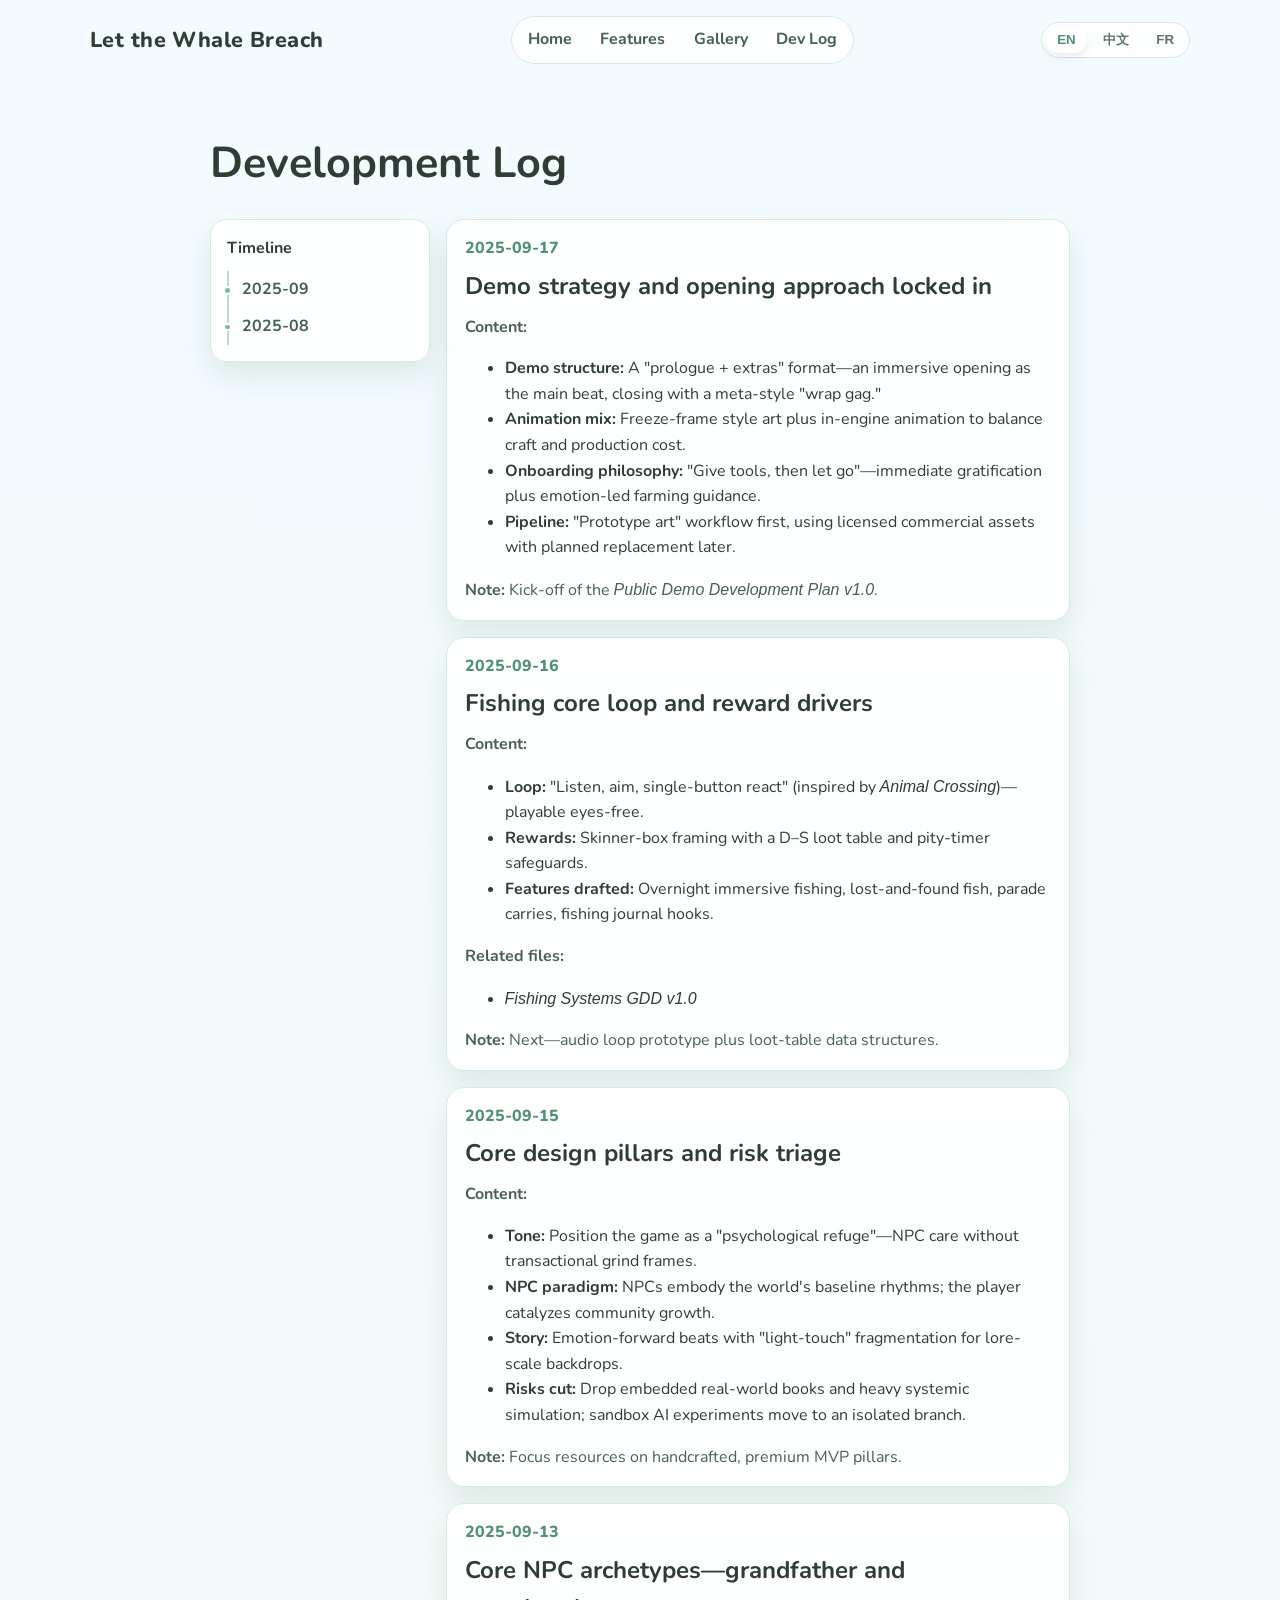
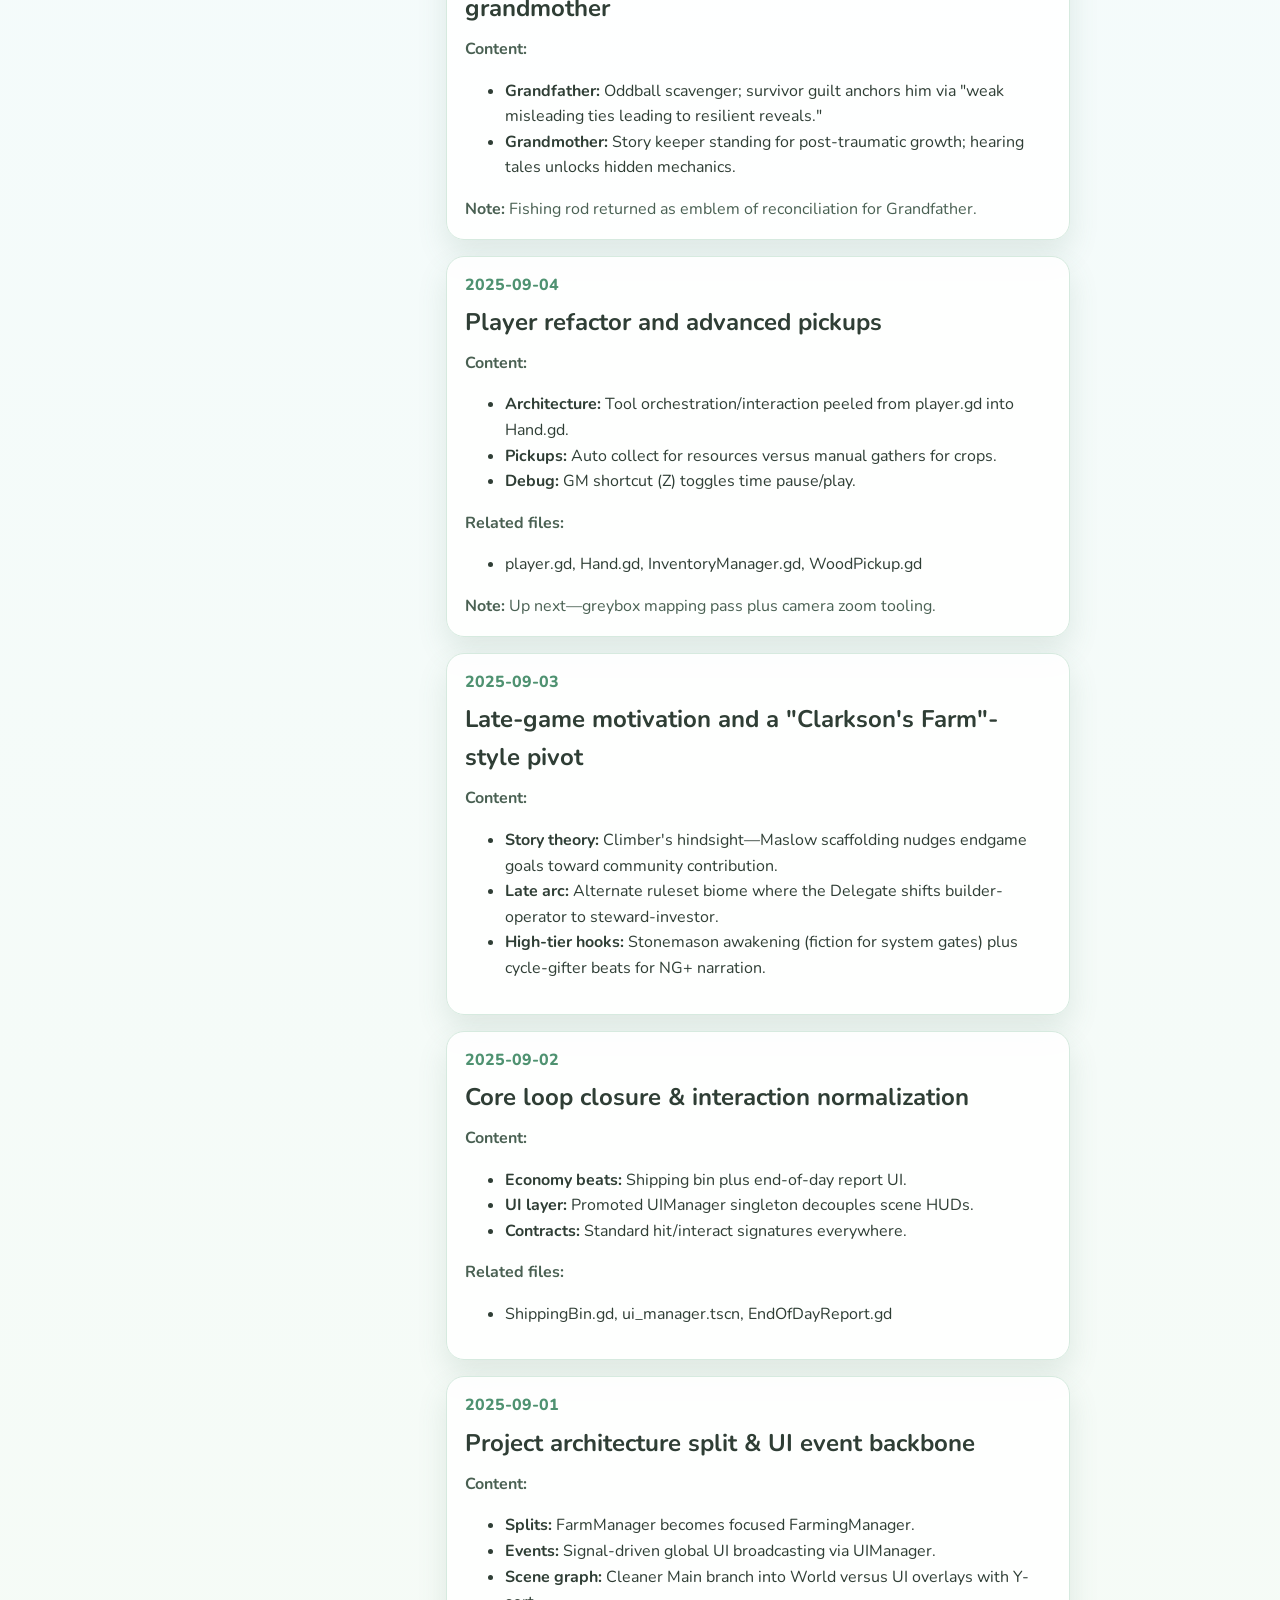
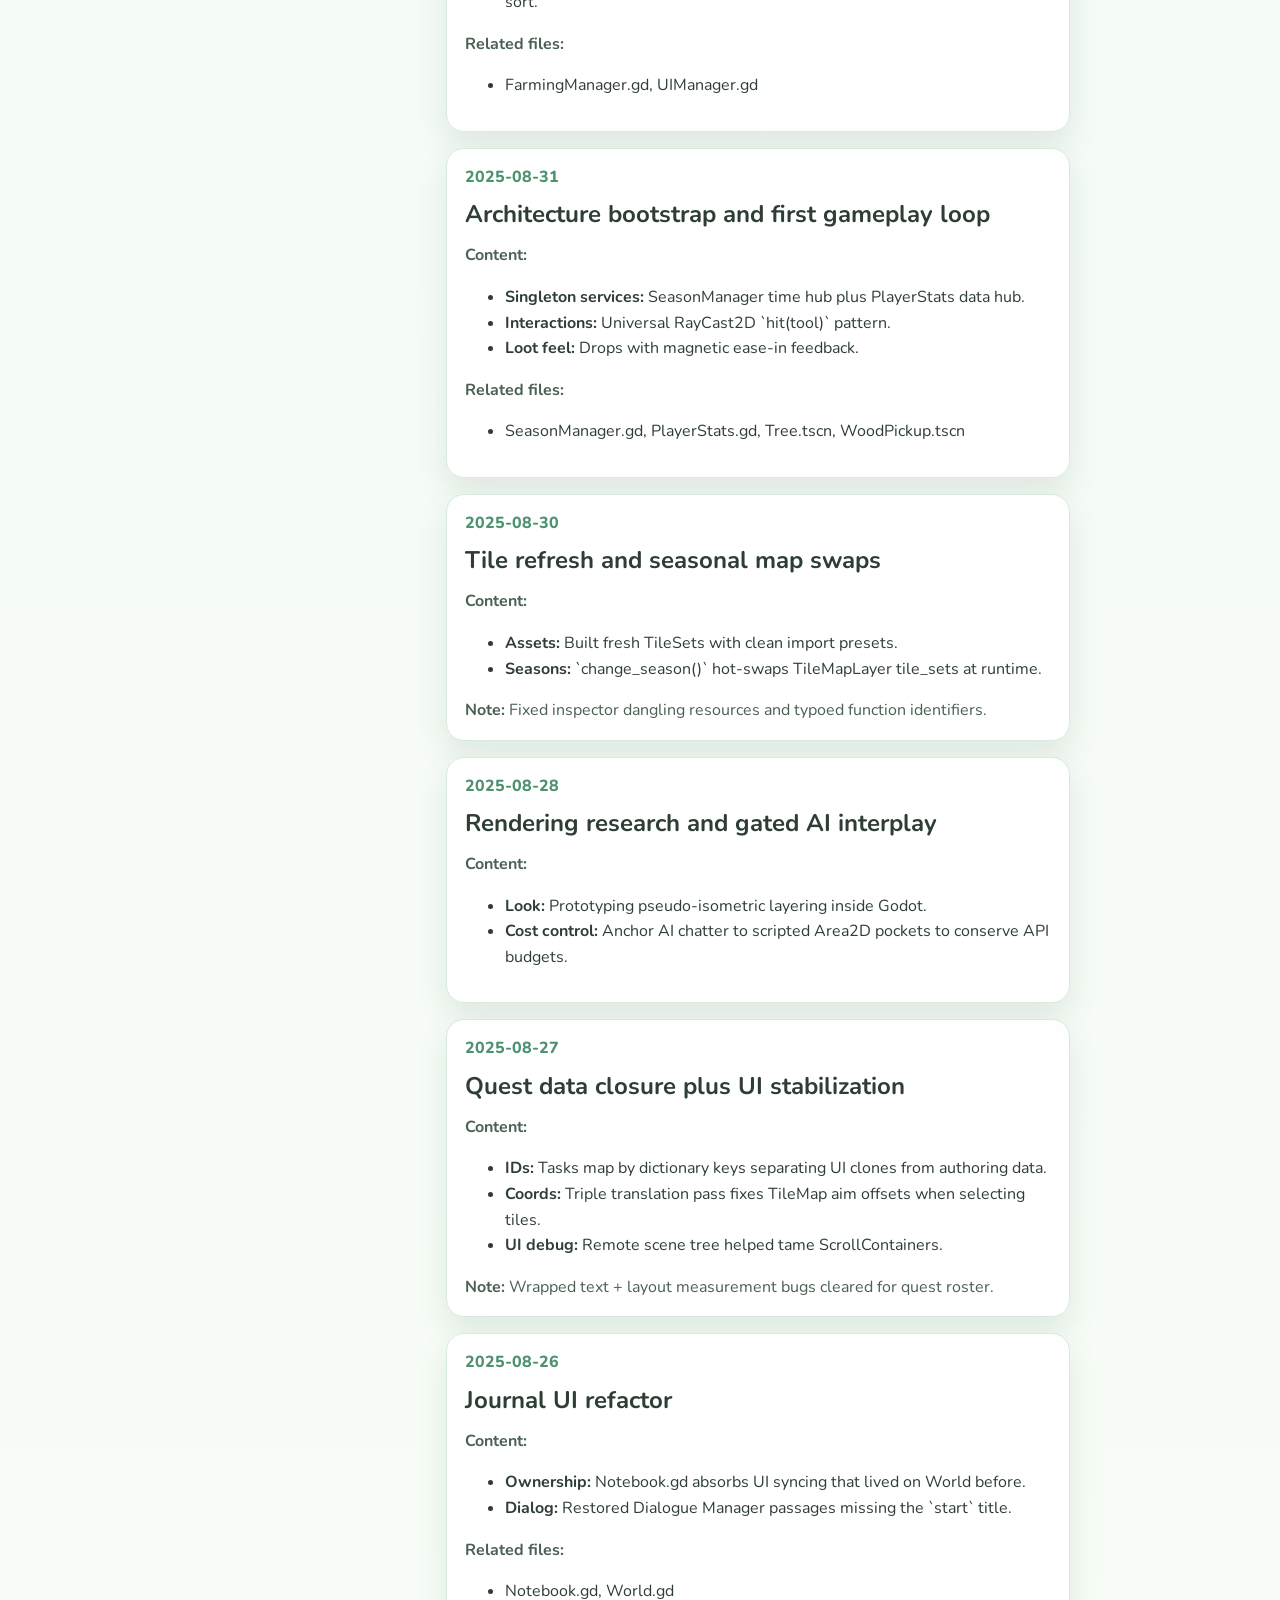
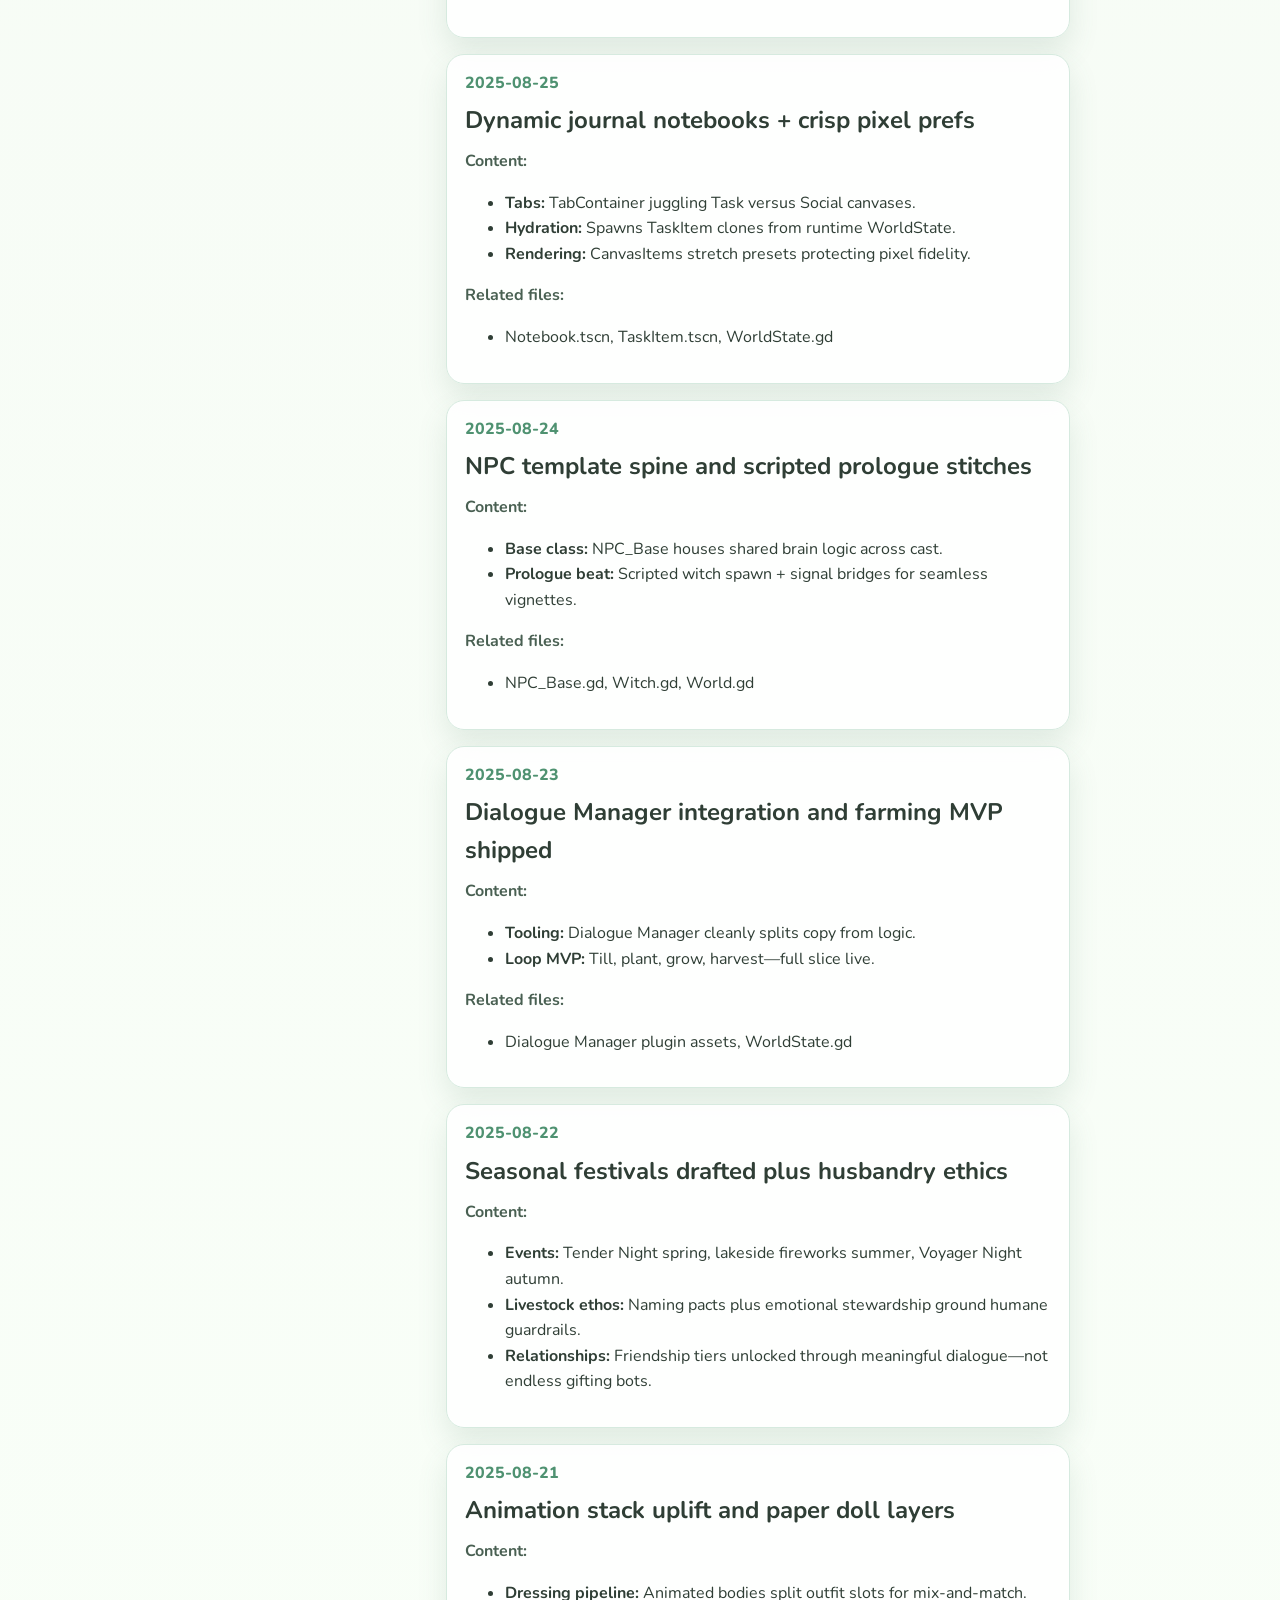
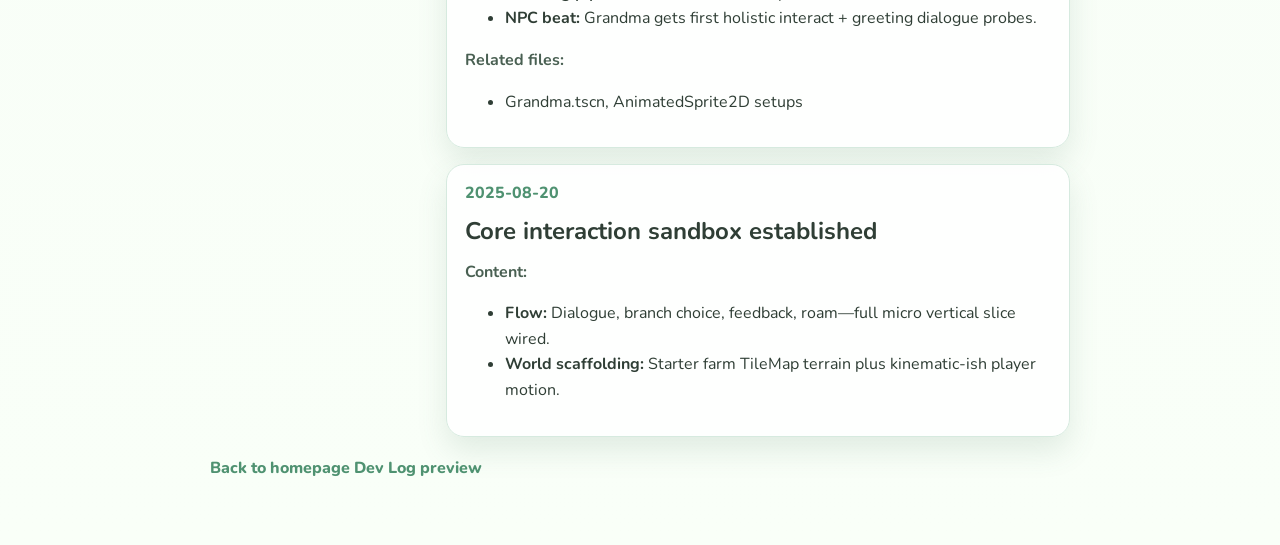
==== commit 8cd3e661: "去掉小标题" ====
--- a/devlog.html
+++ b/devlog.html
@@ -29,7 +29,6 @@
   <main class="blog-main">
     <header class="blog-header">
       <h1 data-i18n="devlogPageTitle">Development Log</h1>
-      <p data-i18n="devlogPageIntro">Detailed notes from the production journey of Let the Whale Breach.</p>
     </header>
 
     <section class="blog-timeline-layout">
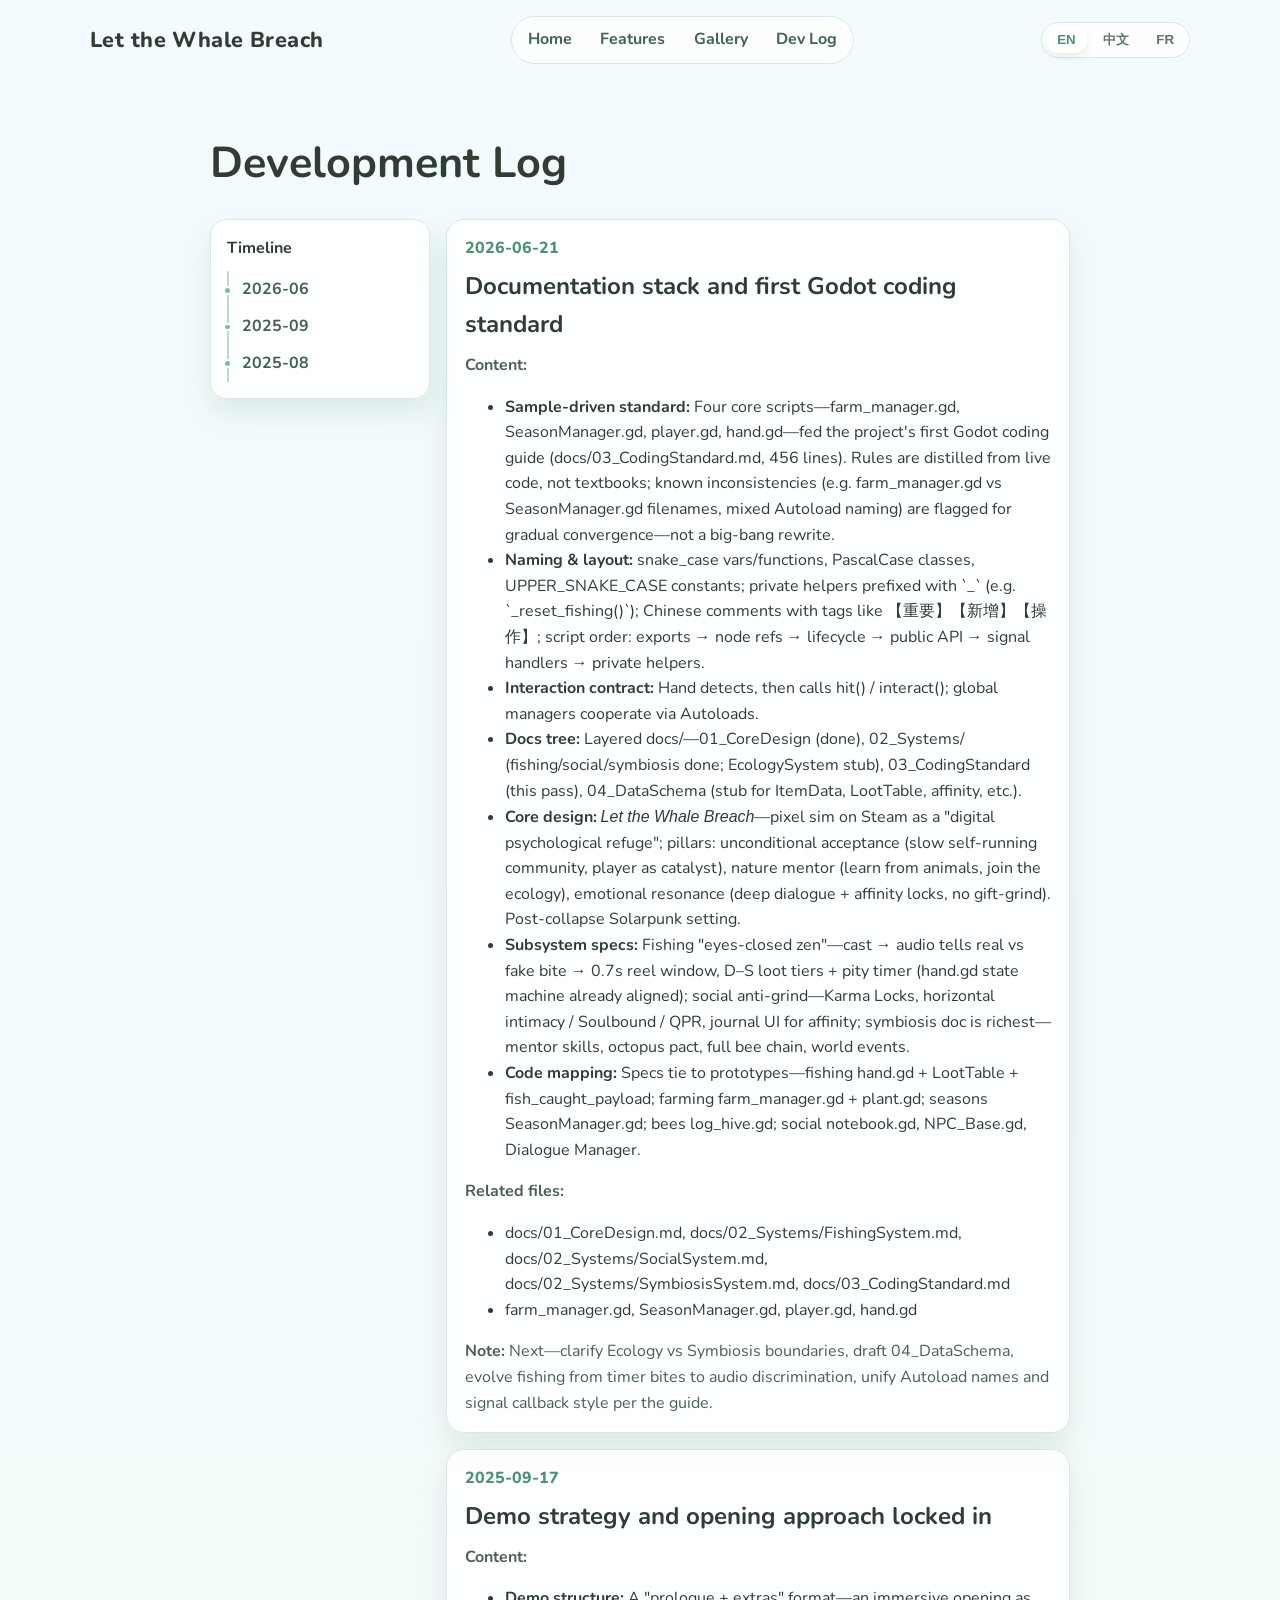
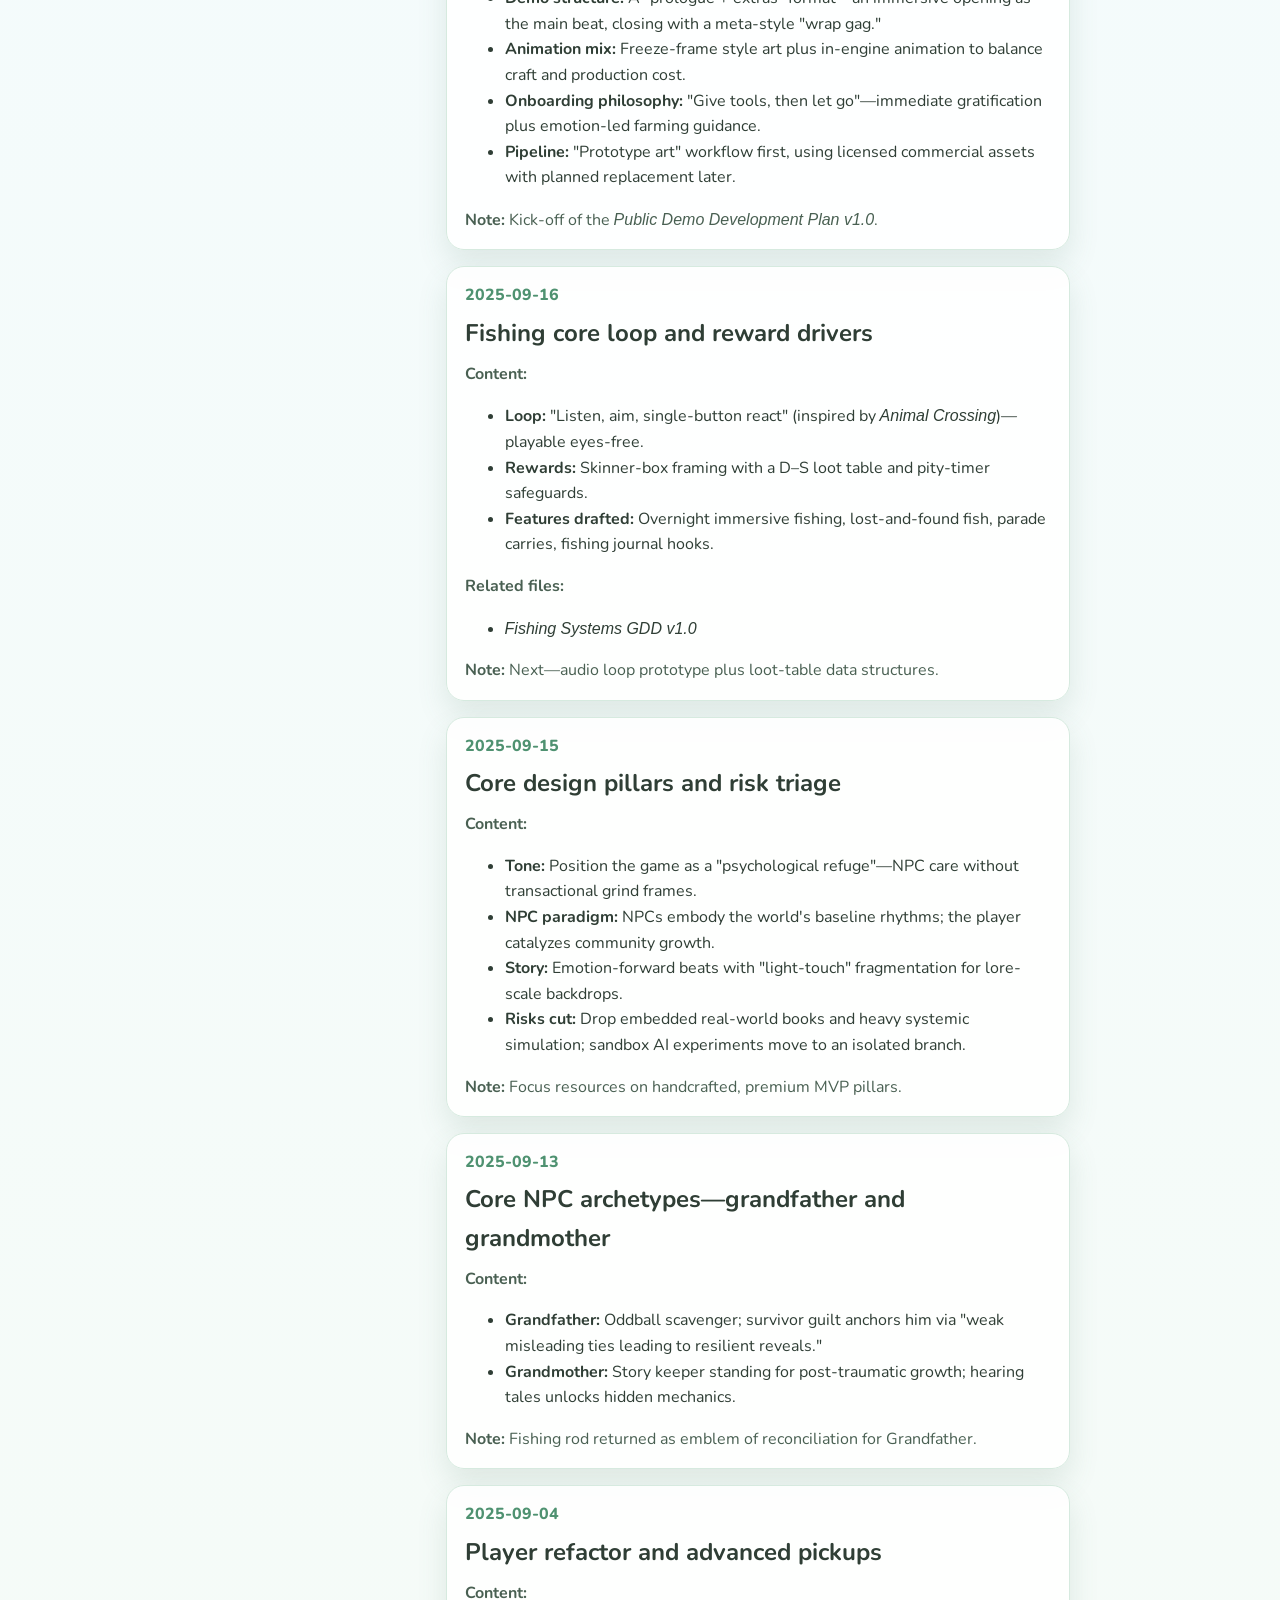
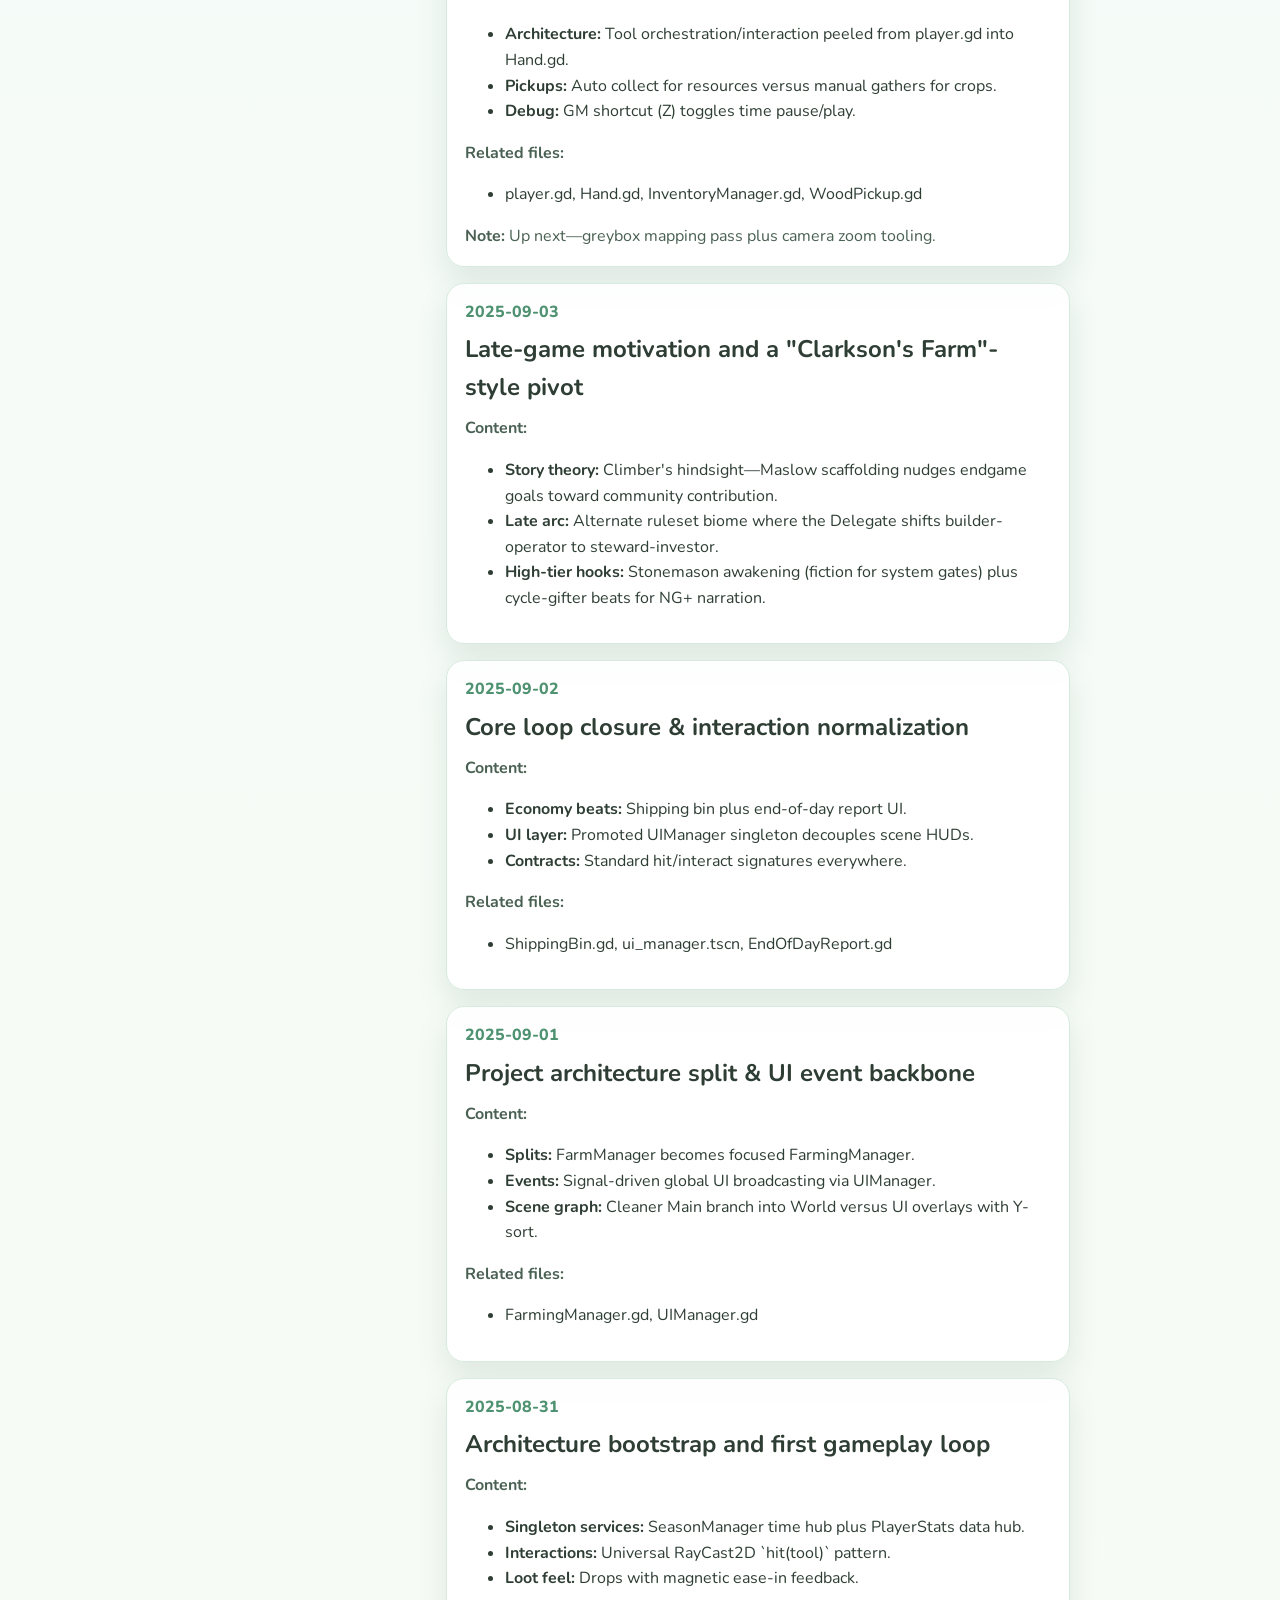
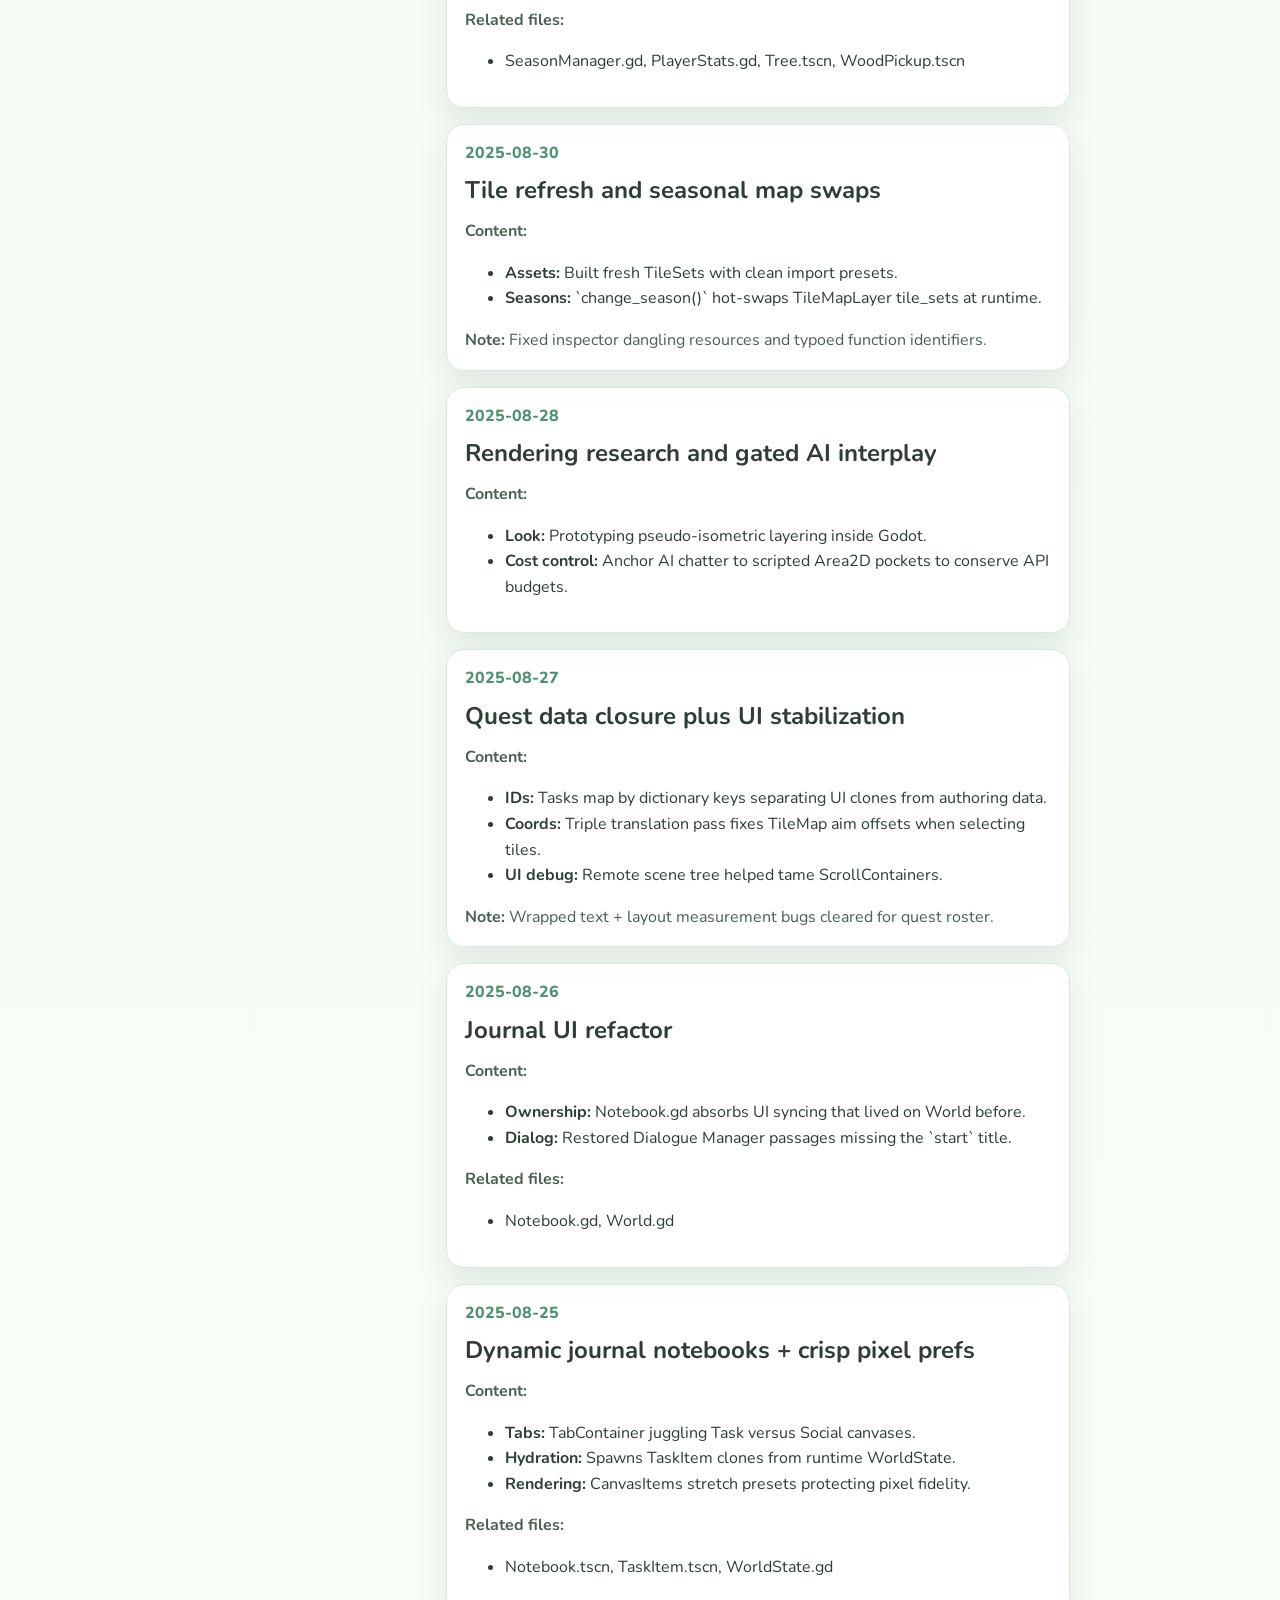
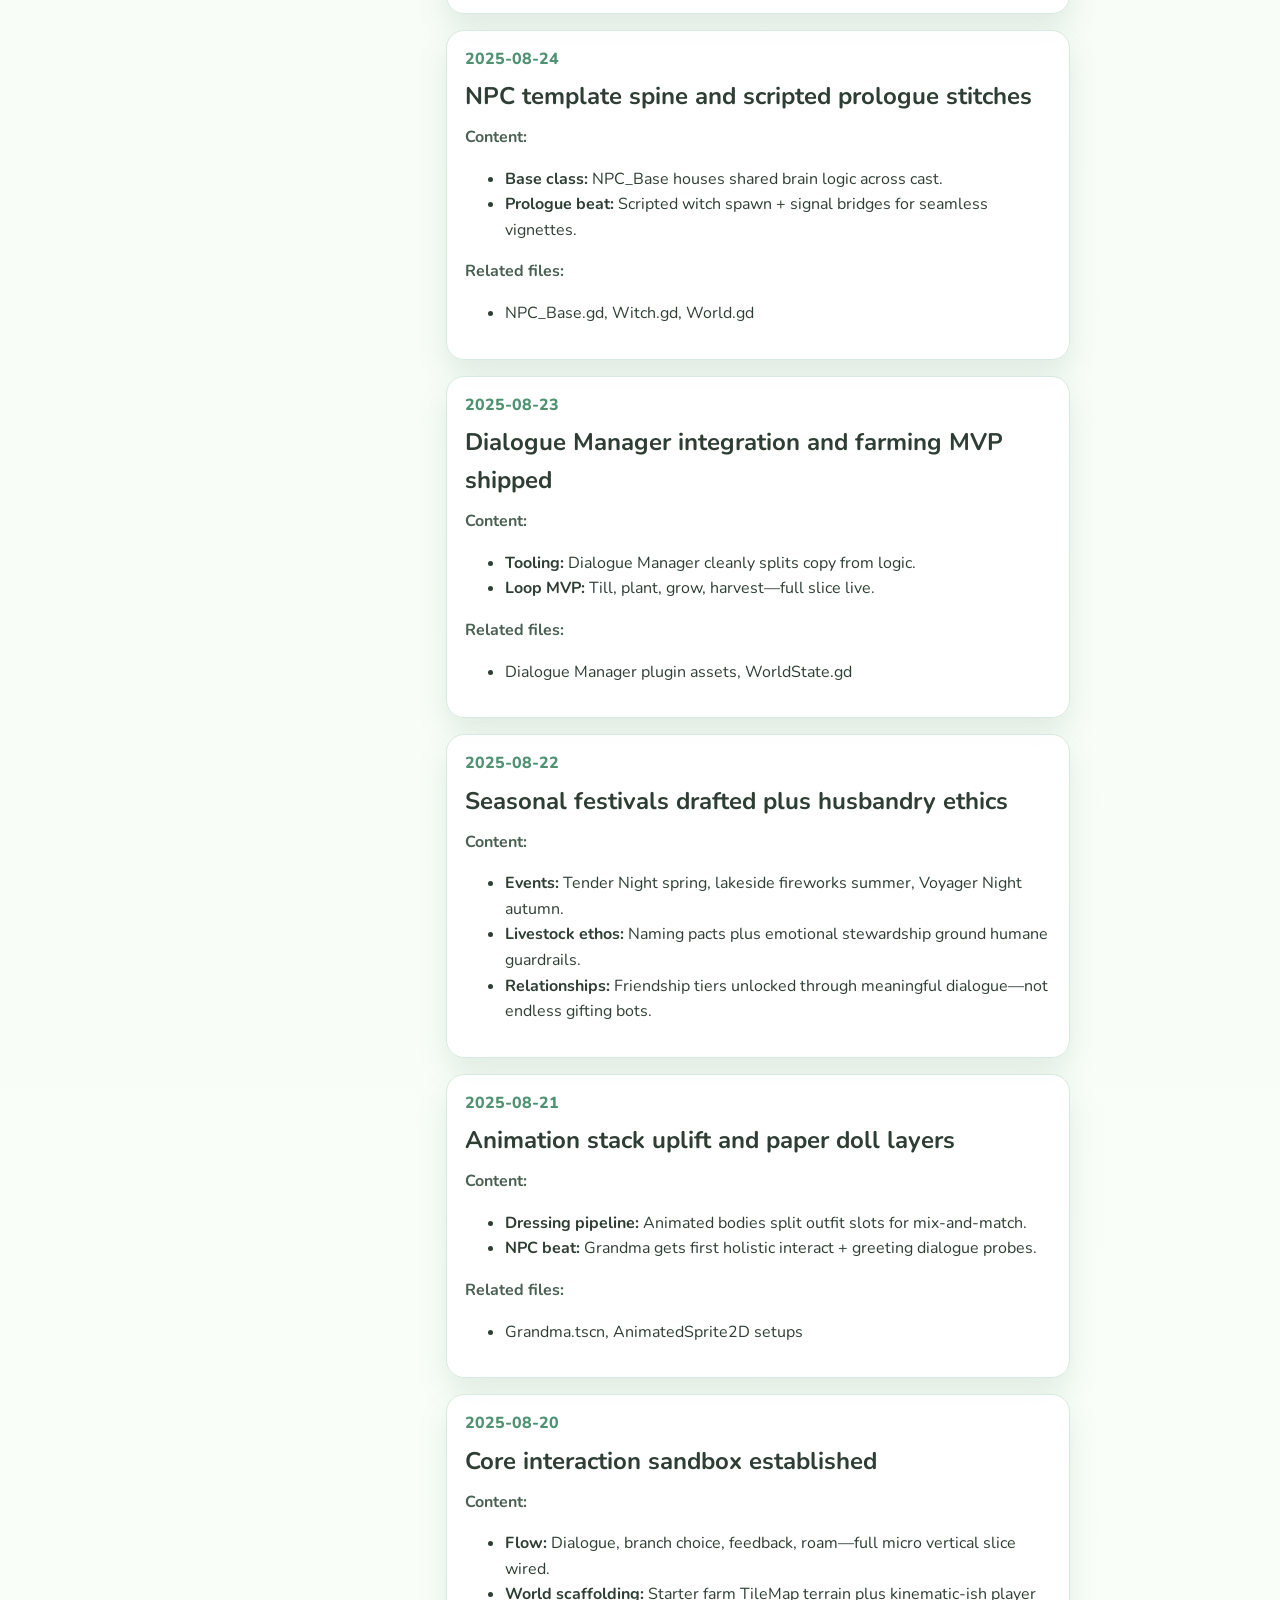
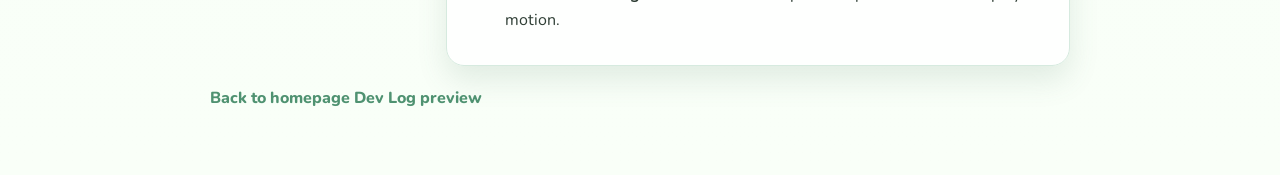
==== commit daf8bc51: "更新了一些设计模板md" ====
--- a/devlog.html
+++ b/devlog.html
@@ -35,12 +35,74 @@
       <aside class="blog-timeline">
         <h2 data-i18n="timelineTitle">Timeline</h2>
         <ul>
+          <li><a href="#post-2026-06-21">2026-06</a></li>
           <li><a href="#post-2025-09-17">2025-09</a></li>
           <li><a href="#post-2025-08-31">2025-08</a></li>
         </ul>
       </aside>
 
       <div class="blog-list">
+        <article class="blog-post" id="post-2026-06-21">
+          <time datetime="2026-06-21">2026-06-21</time>
+          <div class="devlog-lang" data-devlog-lang="zh">
+          <h2>文档体系搭建与 Godot 代码规范首版</h2>
+          <p><strong>内容：</strong></p>
+          <ul>
+            <li><strong>样本归纳</strong>：以 farm_manager.gd、SeasonManager.gd、player.gd、hand.gd 四份核心脚本为样本，从命名、注释与结构归纳出项目首版 Godot 代码规范（docs/03_CodingStandard.md，456 行）；规范源自现有代码而非教科书，并标注尚未统一之处（如 farm_manager.gd vs SeasonManager.gd 文件名、Autoload 命名混用），便于渐进收敛而非强行大改。</li>
+            <li><strong>命名与结构</strong>：变量/函数 snake_case、类 PascalCase、常量 UPPER_SNAKE_CASE；私有函数 `_` 前缀（如 `_reset_fishing()`）；中文注释为主，常用【重要】【新增】【操作】标签；脚本按「导出变量 → 节点引用 → 生命周期 → 公开 API → 信号处理 → 私有辅助」排列。</li>
+            <li><strong>交互约定</strong>：Hand 检测后调用 hit() / interact()；全局管理器经 Autoload 协作。</li>
+            <li><strong>文档体系</strong>：新建分层 docs/ 目录——01_CoreDesign（核心设计，已完成）、02_Systems/（钓鱼/社交/共生已完成，EcologySystem 占位）、03_CodingStandard（本次生成）、04_DataSchema（占位，待定义 ItemData、LootTable、好感度等）。</li>
+            <li><strong>核心设计</strong>：Let the Whale Breach（蓝鲸岛）— 像素风 Steam 模拟经营，定位「数字心理避难所」；三大支柱为无条件接纳（社区极慢自转、玩家作催化剂）、自然导师（向动物学习、融入生态）、心理共鸣（深度对话 + 好感度锁、拒绝功利刷好感）；后崩坏 Solarpunk 世界观。</li>
+            <li><strong>子系统文档</strong>：钓鱼「闭眼禅意」— 抛竿→听声辨真假咬钩→0.7 秒收竿、D-S 级奖励池与 Pity Timer（hand.gd 状态机方向已对齐）；社交去功利化 — Karma Locks、水平亲密关系与 Soulbound/QPR、手账 UI 承载好感；共生系统目前最详 — 自然导师技能表、章鱼契约、蜜蜂全链路与世界事件。</li>
+            <li><strong>代码对应</strong>：设计非纸上谈兵——钓鱼 hand.gd + LootTable + fish_caught_payload；农耕 farm_manager.gd + plant.gd；季节 SeasonManager.gd；蜜蜂 log_hive.gd；社交 notebook.gd、NPC_Base.gd、Dialogue Manager 集成。</li>
+          </ul>
+          <p><strong>相关文件：</strong></p>
+          <ul>
+            <li>docs/01_CoreDesign.md, docs/02_Systems/FishingSystem.md, docs/02_Systems/SocialSystem.md, docs/02_Systems/SymbiosisSystem.md, docs/03_CodingStandard.md</li>
+            <li>farm_manager.gd, SeasonManager.gd, player.gd, hand.gd</li>
+          </ul>
+          <p><strong>备注：</strong> 下一步 — 厘清 EcologySystem 与 Symbiosis 边界、撰写 04_DataSchema、钓鱼从「计时咬钩」迭代至「听觉辨真假」、按规范统一 Autoload 命名与信号回调风格。</p>
+          </div>
+          <div class="devlog-lang" data-devlog-lang="en">
+          <h2>Documentation stack and first Godot coding standard</h2>
+          <p><strong>Content:</strong></p>
+          <ul>
+            <li><strong>Sample-driven standard:</strong> Four core scripts—farm_manager.gd, SeasonManager.gd, player.gd, hand.gd—fed the project&#x27;s first Godot coding guide (docs/03_CodingStandard.md, 456 lines). Rules are distilled from live code, not textbooks; known inconsistencies (e.g. farm_manager.gd vs SeasonManager.gd filenames, mixed Autoload naming) are flagged for gradual convergence—not a big-bang rewrite.</li>
+            <li><strong>Naming &amp; layout:</strong> snake_case vars/functions, PascalCase classes, UPPER_SNAKE_CASE constants; private helpers prefixed with `_` (e.g. `_reset_fishing()`); Chinese comments with tags like 【重要】【新增】【操作】; script order: exports → node refs → lifecycle → public API → signal handlers → private helpers.</li>
+            <li><strong>Interaction contract:</strong> Hand detects, then calls hit() / interact(); global managers cooperate via Autoloads.</li>
+            <li><strong>Docs tree:</strong> Layered docs/—01_CoreDesign (done), 02_Systems/ (fishing/social/symbiosis done; EcologySystem stub), 03_CodingStandard (this pass), 04_DataSchema (stub for ItemData, LootTable, affinity, etc.).</li>
+            <li><strong>Core design:</strong> <em>Let the Whale Breach</em>—pixel sim on Steam as a &quot;digital psychological refuge&quot;; pillars: unconditional acceptance (slow self-running community, player as catalyst), nature mentor (learn from animals, join the ecology), emotional resonance (deep dialogue + affinity locks, no gift-grind). Post-collapse Solarpunk setting.</li>
+            <li><strong>Subsystem specs:</strong> Fishing &quot;eyes-closed zen&quot;—cast → audio tells real vs fake bite → 0.7s reel window, D–S loot tiers + pity timer (hand.gd state machine already aligned); social anti-grind—Karma Locks, horizontal intimacy / Soulbound / QPR, journal UI for affinity; symbiosis doc is richest—mentor skills, octopus pact, full bee chain, world events.</li>
+            <li><strong>Code mapping:</strong> Specs tie to prototypes—fishing hand.gd + LootTable + fish_caught_payload; farming farm_manager.gd + plant.gd; seasons SeasonManager.gd; bees log_hive.gd; social notebook.gd, NPC_Base.gd, Dialogue Manager.</li>
+          </ul>
+          <p><strong>Related files:</strong></p>
+          <ul>
+            <li>docs/01_CoreDesign.md, docs/02_Systems/FishingSystem.md, docs/02_Systems/SocialSystem.md, docs/02_Systems/SymbiosisSystem.md, docs/03_CodingStandard.md</li>
+            <li>farm_manager.gd, SeasonManager.gd, player.gd, hand.gd</li>
+          </ul>
+          <p><strong>Note:</strong> Next—clarify Ecology vs Symbiosis boundaries, draft 04_DataSchema, evolve fishing from timer bites to audio discrimination, unify Autoload names and signal callback style per the guide.</p>
+          </div>
+          <div class="devlog-lang" data-devlog-lang="fr">
+          <h2>Arborescence documentaire et première norme de code Godot</h2>
+          <p><strong>Contenu : </strong></p>
+          <ul>
+            <li><strong>Norme issue du code :</strong> Quatre scripts cœur — farm_manager.gd, SeasonManager.gd, player.gd, hand.gd — ont nourri la première charte Godot du projet (docs/03_CodingStandard.md, 456 lignes). Règles extraites du code existant, pas d&#x27;un manuel ; écarts signalés (ex. farm_manager.gd vs SeasonManager.gd, nommage Autoload hétérogène) pour convergence progressive, sans refonte brutale.</li>
+            <li><strong>Nommage et structure :</strong> snake_case variables/fonctions, PascalCase classes, UPPER_SNAKE_CASE constantes ; privés préfixés `_` (ex. `_reset_fishing()`) ; commentaires surtout en chinois avec balises 【重要】【新增】【操作】 ; ordre script : exports → refs nœuds → cycle de vie → API publique → signaux → aides privées.</li>
+            <li><strong>Interactions :</strong> Hand détecte puis appelle hit() / interact() ; gestionnaires globaux via Autoloads.</li>
+            <li><strong>Arborescence docs/ :</strong> 01_CoreDesign (fait), 02_Systems/ (pêche/social/symbiose faits ; EcologySystem brouillon), 03_CodingStandard (cette passe), 04_DataSchema (brouillon ItemData, LootTable, affinité, etc.).</li>
+            <li><strong>Design central :</strong> <em>Let the Whale Breach</em> — sim pixel Steam, « refuge psychologique numérique » ; piliers : acceptation inconditionnelle (communauté qui tourne lentement seule, joueur catalyseur), mentor nature (apprendre des animaux, s&#x27;intégrer à l&#x27;écosystème), résonance émotionnelle (dialogues profonds + verrous d&#x27;affinité, pas de grind cadeaux). Solarpunk post-effondrement.</li>
+            <li><strong>Sous-systèmes :</strong> Pêche « zen les yeux fermés » — lancer → oreille pour vrai/faux mordu → fenêtre 0,7 s, butin D–S + pity (machine d&#x27;états hand.gd déjà alignée) ; social anti-utilitaire — Karma Locks, intimité horizontale / Soulbound / QPR, carnet pour l&#x27;affinité ; symbiose la plus détaillée — compétences mentor, pacte pieuvre, chaîne abeilles, événements monde.</li>
+            <li><strong>Lien code :</strong> Specs ancrées dans les prototypes — pêche hand.gd + LootTable + fish_caught_payload ; cultures farm_manager.gd + plant.gd ; saisons SeasonManager.gd ; abeilles log_hive.gd ; social notebook.gd, NPC_Base.gd, Dialogue Manager.</li>
+          </ul>
+          <p><strong>Fichiers : </strong></p>
+          <ul>
+            <li>docs/01_CoreDesign.md, docs/02_Systems/FishingSystem.md, docs/02_Systems/SocialSystem.md, docs/02_Systems/SymbiosisSystem.md, docs/03_CodingStandard.md</li>
+            <li>farm_manager.gd, SeasonManager.gd, player.gd, hand.gd</li>
+          </ul>
+          <p><strong>Remarque : </strong> Ensuite — frontière Ecology/Symbiosis, rédiger 04_DataSchema, faire évoluer la pêche du timer vers la discrimination audio, unifier noms Autoload et style de callbacks signaux selon la charte.</p>
+          </div>
+        </article>
+
         <article class="blog-post" id="post-2025-09-17">
           <time datetime="2025-09-17">2025-09-17</time>
           <div class="devlog-lang" data-devlog-lang="zh">
--- a/style.css
+++ b/style.css
@@ -37,6 +37,7 @@
 .hero {
   position: relative;
   min-height: 100vh;
+  min-height: 100dvh;
   padding: 1.2rem clamp(1rem, 3vw, 2.4rem) 2rem;
   display: grid;
   grid-template-rows: auto 1fr;
@@ -44,21 +45,47 @@
   overflow: hidden;
 }
 
+.hero-media {
+  position: absolute;
+  inset: 0;
+  z-index: 0;
+  pointer-events: none;
+  background-color: #f7fcf9;
+  background-image: url("assets/spring_hero.png");
+  background-size: cover;
+  background-position: center;
+  transform: scale(1.06);
+  transform-origin: center;
+  filter: brightness(1.38) saturate(0.74);
+  -webkit-mask-image: radial-gradient(
+    ellipse 105% 95% at 50% 44%,
+    #000 22%,
+    rgba(0, 0, 0, 0.72) 52%,
+    transparent 88%
+  );
+  mask-image: radial-gradient(
+    ellipse 105% 95% at 50% 44%,
+    #000 22%,
+    rgba(0, 0, 0, 0.72) 52%,
+    transparent 88%
+  );
+}
+
 .hero::before {
   content: "";
   position: absolute;
   inset: 0;
   background:
-    radial-gradient(circle at 15% 20%, rgba(142, 210, 223, 0.32), transparent 40%),
-    radial-gradient(circle at 85% 85%, rgba(122, 191, 155, 0.28), transparent 38%),
-    linear-gradient(180deg, rgba(255, 255, 255, 0.42), rgba(255, 255, 255, 0.12));
-  z-index: 0;
+    radial-gradient(circle at 15% 20%, rgba(142, 210, 223, 0.1), transparent 42%),
+    radial-gradient(circle at 85% 85%, rgba(122, 191, 155, 0.18), transparent 40%),
+    linear-gradient(180deg, rgba(255, 255, 255, 0.2), rgba(255, 255, 255, 0.07));
+  z-index: 1;
 }
 
 .top-nav,
 .hero-content {
   position: relative;
-  z-index: 2;
+  z-index: 3;
 }
 
 .top-nav {
@@ -141,8 +168,20 @@
 .hero-overlay {
   position: absolute;
   inset: 0;
-  background: linear-gradient(100deg, rgba(250, 255, 252, 0.87) 0%, rgba(250, 255, 252, 0.45) 50%, rgba(250, 255, 252, 0.18) 100%);
-  z-index: 1;
+  background:
+    linear-gradient(
+      180deg,
+      transparent 0%,
+      transparent 56%,
+      rgba(246, 251, 245, 0.55) 78%,
+      var(--bg) 100%
+    ),
+    linear-gradient(
+      180deg,
+      rgba(249, 251, 250, 0.02),
+      rgba(249, 251, 250, 0.02)
+    );
+  z-index: 2;
 }
 
 .hero-content {
@@ -163,23 +202,69 @@
   font-size: 0.8rem;
 }
 
+.hero .eyebrow {
+  background: rgba(255, 255, 255, 0.82);
+  border: 1px solid rgba(122, 191, 155, 0.42);
+  color: #2d6a4d;
+  text-shadow:
+    0 0 6px rgba(252, 253, 252, 0.98),
+    0 0 14px rgba(248, 252, 249, 0.88),
+    0 0 24px rgba(248, 252, 249, 0.62),
+    0 1px 0 rgba(255, 255, 255, 0.82),
+    0 1px 3px rgba(38, 52, 44, 0.14);
+}
+
 .hero h1 {
   margin: 0;
   font-size: clamp(2rem, 6vw, 4rem);
   line-height: 1.1;
-}
-
-.hero-subtitle {
+  font-weight: 800;
+  letter-spacing: -0.03em;
+  color: #15251c;
+  text-shadow:
+    0 0 12px rgba(252, 253, 252, 0.98),
+    0 0 28px rgba(248, 252, 249, 0.92),
+    0 0 52px rgba(248, 252, 249, 0.68),
+    0 2px 0 rgba(255, 255, 255, 0.85),
+    0 2px 10px rgba(38, 52, 44, 0.18),
+    0 3px 14px rgba(38, 52, 44, 0.1);
+}
+
+.hero .hero-subtitle {
   margin: 1.2rem 0 1.75rem;
   font-size: clamp(1rem, 2vw, 1.25rem);
-  color: #41594d;
+  color: #2a3d34;
+  font-weight: 600;
   max-width: 58ch;
   line-height: 1.65;
+  text-shadow:
+    0 0 6px rgba(252, 253, 252, 0.97),
+    0 0 16px rgba(248, 252, 249, 0.85),
+    0 0 30px rgba(248, 252, 249, 0.58),
+    0 1px 0 rgba(255, 255, 255, 0.75),
+    0 1px 4px rgba(38, 52, 44, 0.16);
 }
 
 .subtitle-item,
 .subtitle-sep {
   display: inline;
+}
+
+.hero .cta-btn {
+  color: #071912;
+  box-shadow:
+    0 0 0 1px rgba(255, 255, 255, 0.42),
+    0 0 18px rgba(252, 253, 252, 0.92),
+    0 0 38px rgba(248, 252, 249, 0.52),
+    var(--shadow);
+}
+
+.hero .cta-btn:hover {
+  box-shadow:
+    0 0 0 1px rgba(255, 255, 255, 0.48),
+    0 0 22px rgba(252, 253, 252, 0.95),
+    0 0 46px rgba(248, 252, 249, 0.58),
+    0 16px 28px rgba(78, 121, 101, 0.22);
 }
 
 .subtitle-sep {
